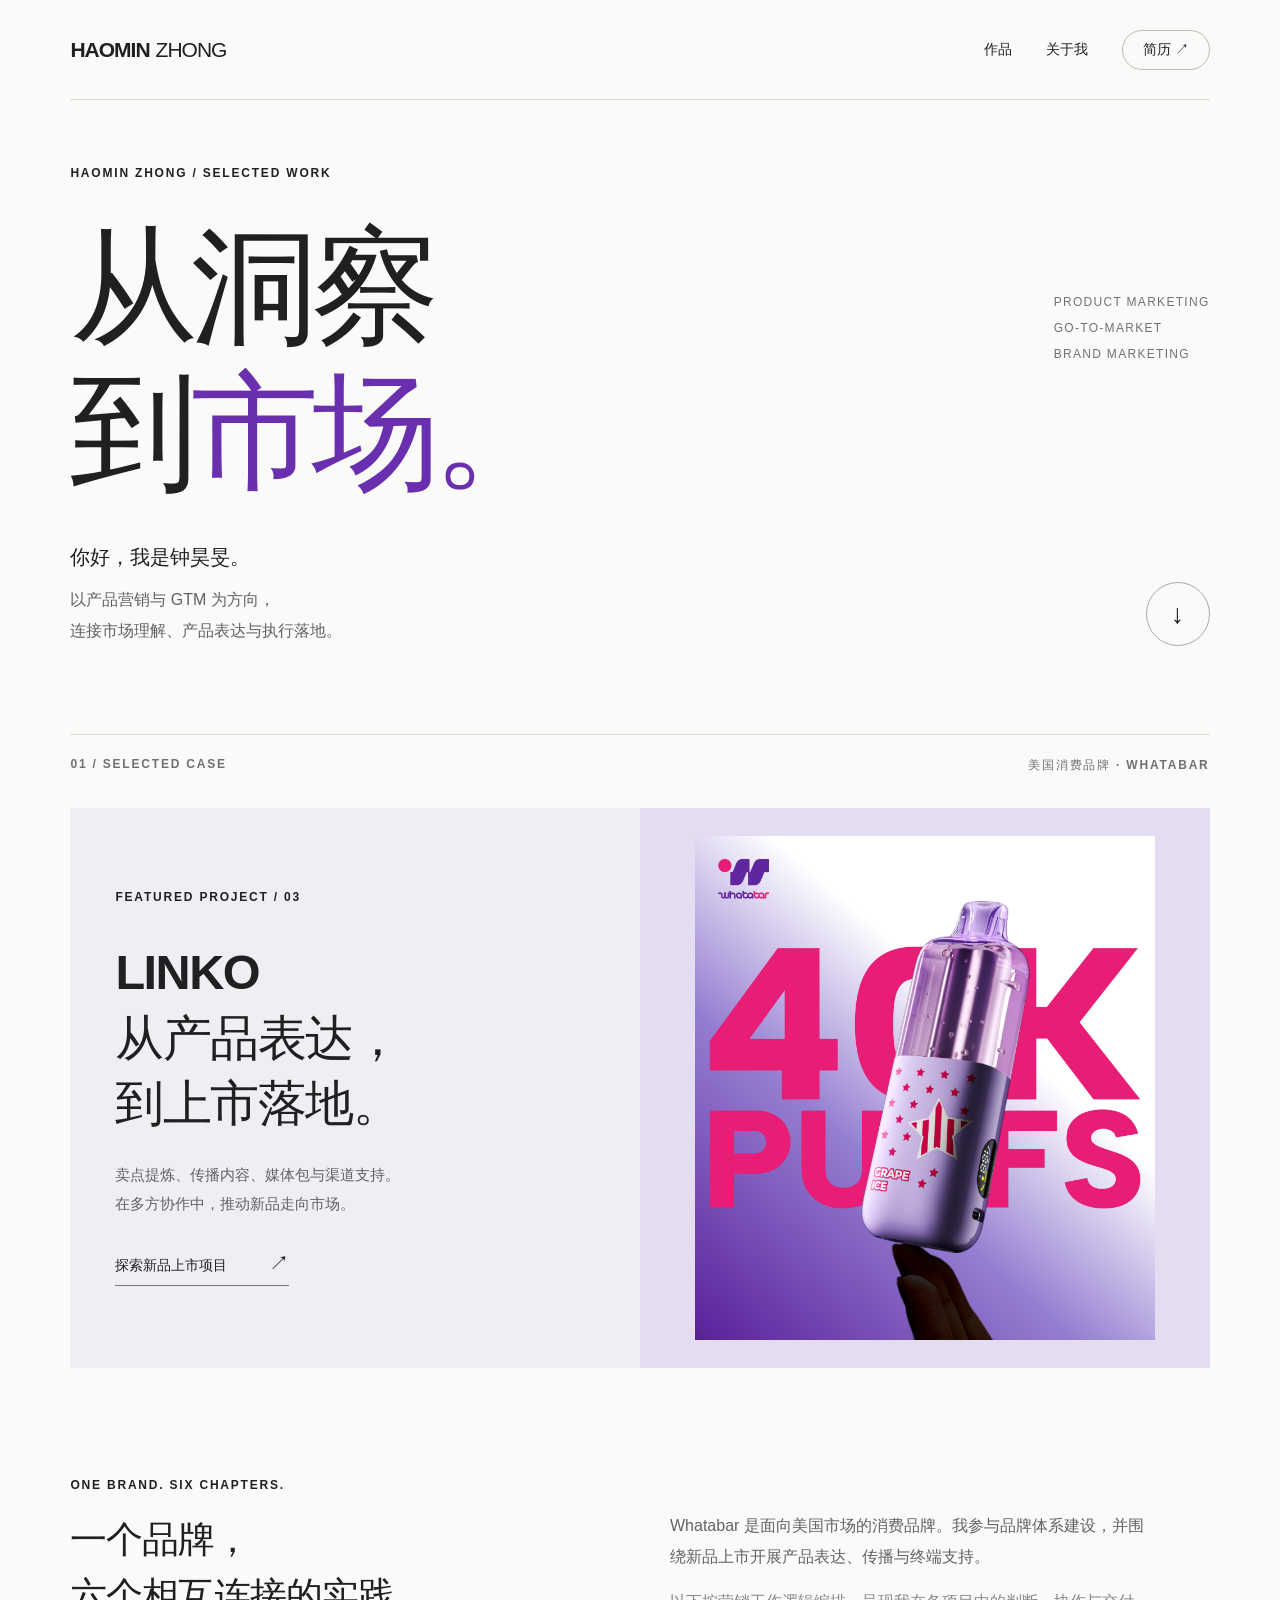
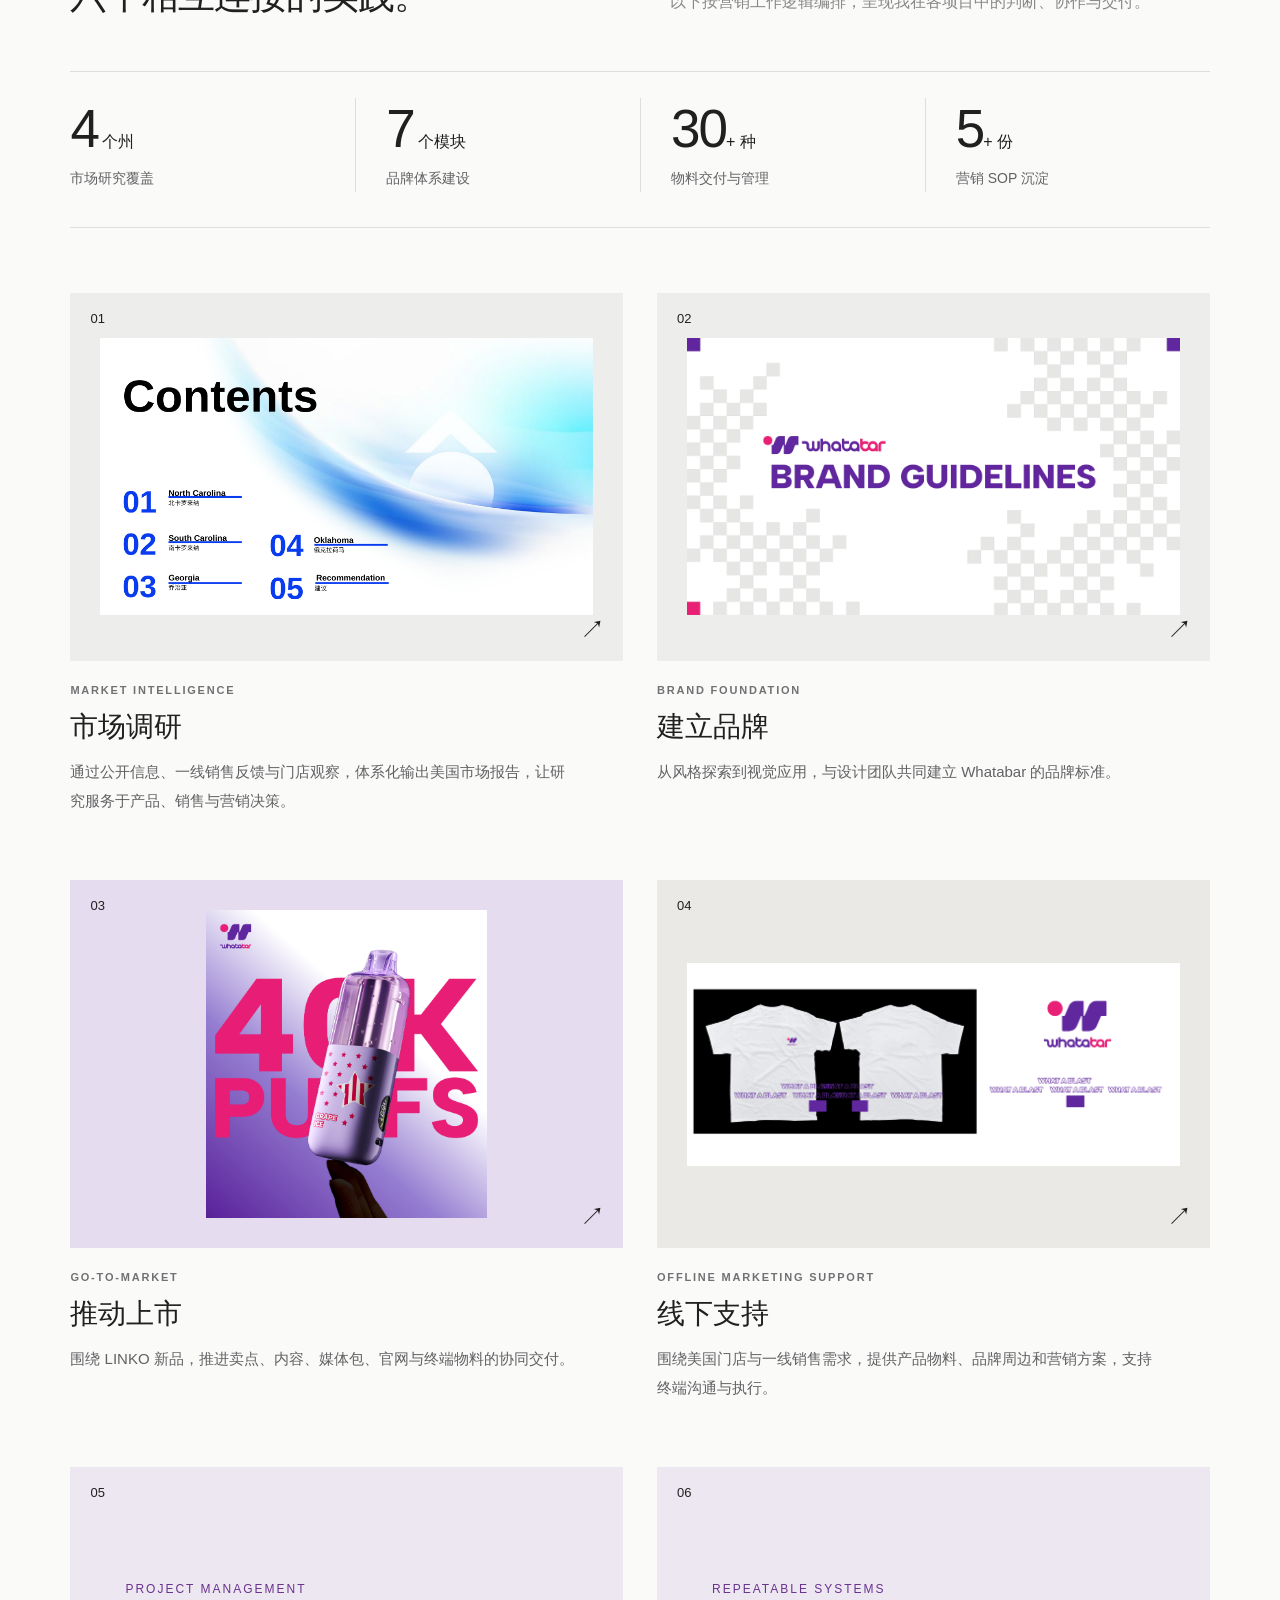
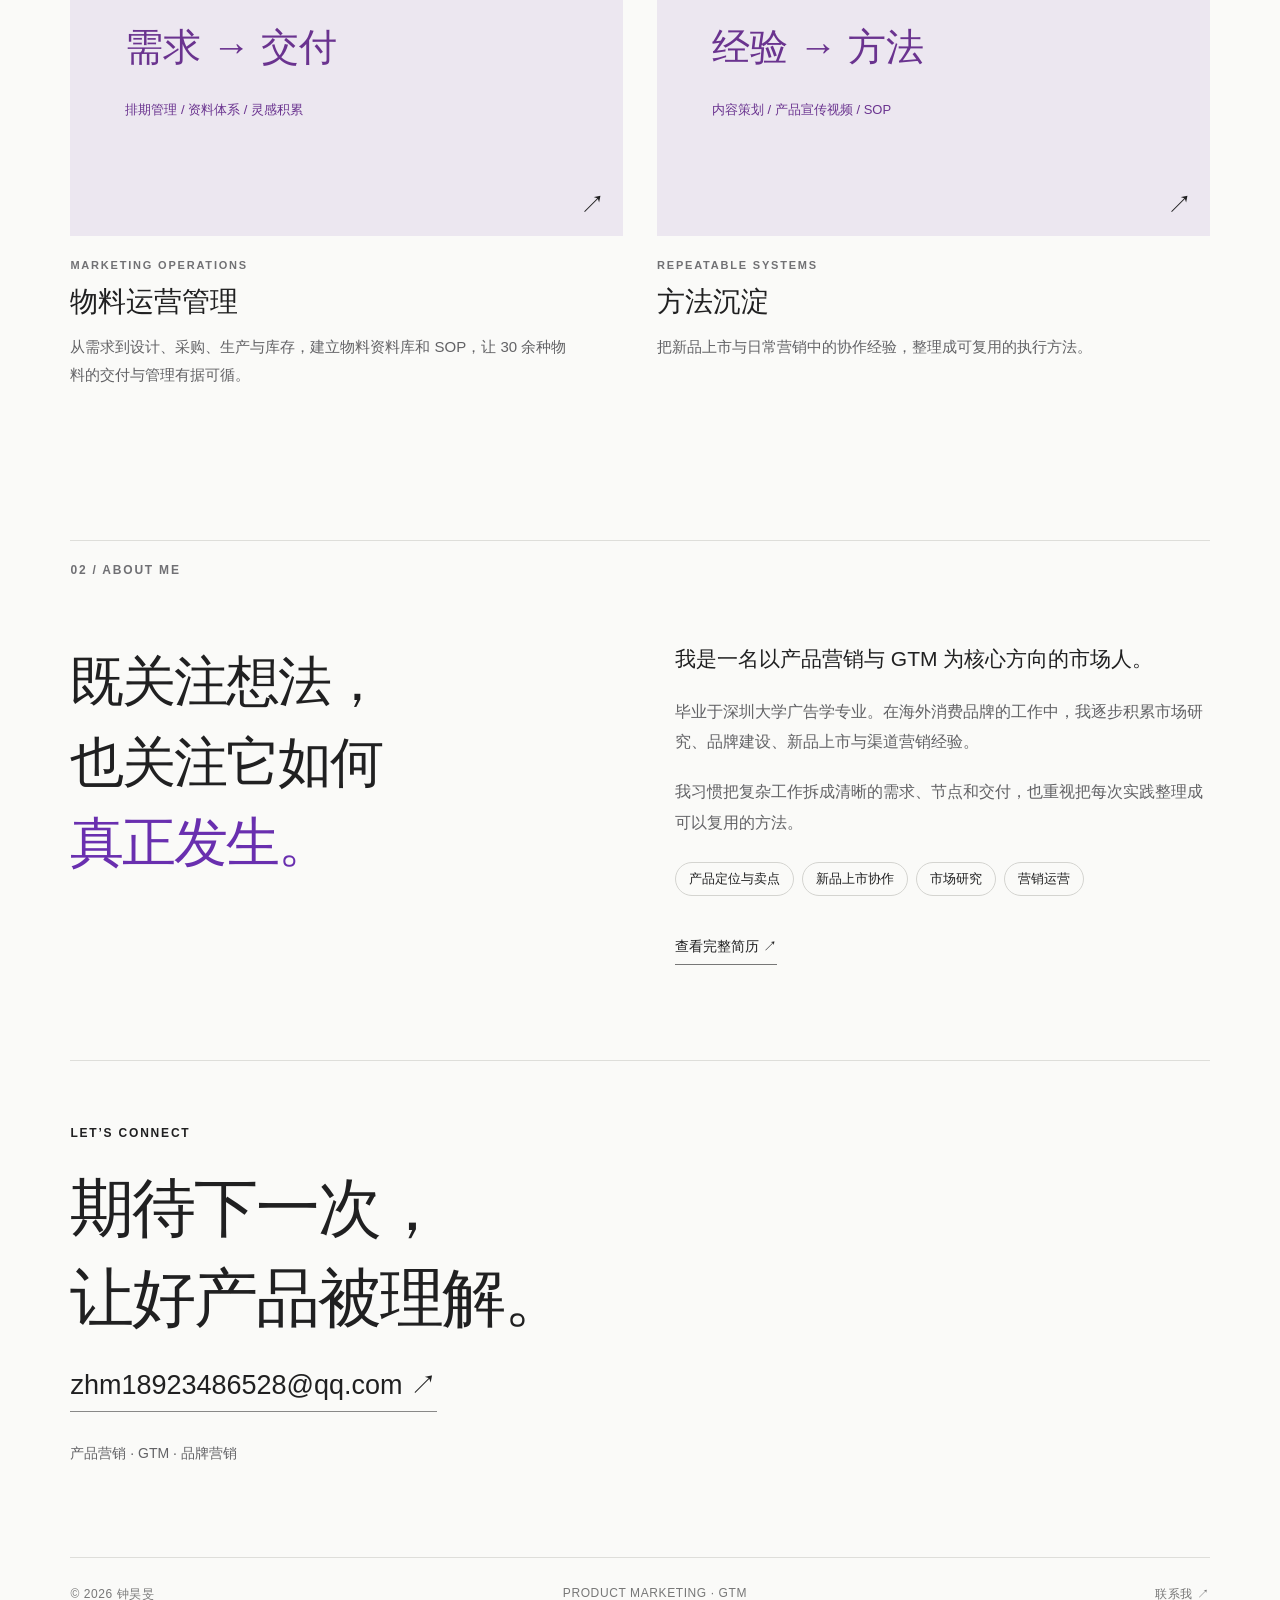
==== index.html @ c7002510 "Publish Haomin's product marketing portfolio with six case chapters" ====
<!doctype html><html lang="zh-CN"><head><meta charset="UTF-8"><meta name="viewport" content="width=device-width, initial-scale=1"><meta name="description" content="钟昊旻的产品营销与 GTM 作品集。以 Whatabar 美国消费品牌为案例，呈现市场洞察、品牌建设、新品上市与营销运营经验。"><title>产品营销作品集 · 钟昊旻</title><link rel="stylesheet" href="/style.css"><link rel="icon" href="data:image/svg+xml,%3Csvg xmlns=%27http://www.w3.org/2000/svg%27 viewBox=%270 0 64 64%27%3E%3Crect width=%2764%27 height=%2764%27 rx=%2716%27 fill=%27%23622baa%27/%3E%3Ctext x=%2713%27 y=%2747%27 font-size=%2743%27 fill=%27white%27%3EH%3C/text%3E%3C/svg%3E"></head><body><header><a class="wordmark" href="/">HAOMIN<span>ZHONG</span></a><nav aria-label="主导航"><a href="/#work">作品</a><a href="/#about">关于我</a><a class="nav-resume" href="/assets/resume.pdf" target="_blank" rel="noopener">简历 ↗</a></nav></header><main><section class="hero wrap"><div class="eyebrow">HAOMIN ZHONG / SELECTED WORK</div><h1>从洞察<br>到<span class="purple">市场。</span></h1><div class="hero-bottom"><div><p class="intro-name">你好，我是钟昊旻。</p><p>以产品营销与 GTM 为方向，<br>连接市场理解、产品表达与执行落地。</p></div><a class="circle-link" href="#work" aria-label="查看作品">↓</a></div><div class="hero-side"><span>PRODUCT MARKETING</span><span>GO-TO-MARKET</span><span>BRAND MARKETING</span></div></section>
<section class="wrap work" id="work"><div class="section-label"><span>01 / SELECTED CASE</span><span>美国消费品牌 · WHAT﻿ABAR</span></div><a class="featured" href="/launch/"><div class="featured-copy"><div class="eyebrow">FEATURED PROJECT / 03</div><h2>LINKO<br>从产品表达，<br>到上市落地。</h2><p>卖点提炼、传播内容、媒体包与渠道支持。<br>在多方协作中，推动新品走向市场。</p><span class="text-link">探索新品上市项目 <b>↗</b></span></div><div class="featured-image"><span class="poster-crop"><img src="/assets/linko-main.png" alt="LINKO 产品上市主视觉，展示紫色产品及原始卖点设计" fetchpriority="high"></span></div></a>
<div class="case-intro"><div><div class="eyebrow">ONE BRAND. SIX CHAPTERS.</div><h2>一个品牌，<br>六个相互连接的实践。</h2></div><div><p>Whatabar 是面向美国市场的消费品牌。我参与品牌体系建设，并围绕新品上市开展产品表达、传播与终端支持。</p><p class="muted">以下按营销工作逻辑编排，呈现我在各项目中的判断、协作与交付。</p></div></div>
<div class="metrics"><div><strong>4<span> 个州</span></strong><p>市场研究覆盖</p></div><div><strong>7<span> 个模块</span></strong><p>品牌体系建设</p></div><div><strong>30<span>+ 种</span></strong><p>物料交付与管理</p></div><div><strong>5<span>+ 份</span></strong><p>营销 SOP 沉淀</p></div></div><div class="chapter-grid"><a class="chapter-card" href="/research/"><div class="card-image research"><img loading="lazy" src="/assets/research-0.png" alt="美国市场研究项目素材"><span class="card-number">01</span><span class="card-arrow">↗</span></div><div class="card-meta">MARKET INTELLIGENCE</div><h3>市场调研</h3><p>通过公开信息、一线销售反馈与门店观察，体系化输出美国市场报告，让研究服务于产品、销售与营销决策。</p></a><a class="chapter-card" href="/brand/"><div class="card-image brand"><img loading="lazy" src="/assets/brand-0.png" alt="品牌体系 / VI项目素材"><span class="card-number">02</span><span class="card-arrow">↗</span></div><div class="card-meta">BRAND FOUNDATION</div><h3>建立品牌</h3><p>从风格探索到视觉应用，与设计团队共同建立 Whatabar 的品牌标准。</p></a><a class="chapter-card" href="/launch/"><div class="card-image launch"><span class="poster-crop"><img loading="lazy" src="/assets/linko-main.png" alt="LINKO 新品上市项目素材"></span><span class="card-number">03</span><span class="card-arrow">↗</span></div><div class="card-meta">GO-TO-MARKET</div><h3>推动上市</h3><p>围绕 LINKO 新品，推进卖点、内容、媒体包、官网与终端物料的协同交付。</p></a><a class="chapter-card" href="/channel/"><div class="card-image channel"><img loading="lazy" src="/assets/shirt-front.png" alt="门店物料 / 营销方案项目素材"><span class="card-number">04</span><span class="card-arrow">↗</span></div><div class="card-meta">OFFLINE MARKETING SUPPORT</div><h3>线下支持</h3><p>围绕美国门店与一线销售需求，提供产品物料、品牌周边和营销方案，支持终端沟通与执行。</p></a><a class="chapter-card" href="/delivery/"><div class="card-image delivery"><div class="mini-system"><span>PROJECT MANAGEMENT</span><strong>需求 → 交付</strong><em>排期管理 / 资料体系 / 灵感积累</em></div><span class="card-number">05</span><span class="card-arrow">↗</span></div><div class="card-meta">MARKETING OPERATIONS</div><h3>物料运营管理</h3><p>从需求到设计、采购、生产与库存，建立物料资料库和 SOP，让 30 余种物料的交付与管理有据可循。</p></a><a class="chapter-card" href="/systems/"><div class="card-image systems"><div class="mini-system"><span>REPEATABLE SYSTEMS</span><strong>经验 → 方法</strong><em>内容策划 / 产品宣传视频 / SOP</em></div><span class="card-number">06</span><span class="card-arrow">↗</span></div><div class="card-meta">REPEATABLE SYSTEMS</div><h3>方法沉淀</h3><p>把新品上市与日常营销中的协作经验，整理成可复用的执行方法。</p></a></div></section><section class="about wrap" id="about"><div class="section-label">02 / ABOUT ME</div><div class="about-grid"><h2>既关注想法，<br>也关注它如何<br><span class="purple">真正发生。</span></h2><div><p class="large-copy">我是一名以产品营销与 GTM 为核心方向的市场人。</p><p>毕业于深圳大学广告学专业。在海外消费品牌的工作中，我逐步积累市场研究、品牌建设、新品上市与渠道营销经验。</p><p>我习惯把复杂工作拆成清晰的需求、节点和交付，也重视把每次实践整理成可以复用的方法。</p><div class="skills"><span>产品定位与卖点</span><span>新品上市协作</span><span>市场研究</span><span>营销运营</span></div><a class="text-link" href="/assets/resume.pdf" target="_blank" rel="noopener">查看完整简历 ↗</a></div></div></section><section class="contact wrap"><div class="eyebrow">LET’S CONNECT</div><h2>期待下一次，<br>让好产品被理解。</h2><a href="mailto:zhm18923486528@qq.com">zhm18923486528@qq.com ↗</a><p>产品营销 · GTM · 品牌营销</p></section></main><footer><span>© 2026 钟昊旻</span><span>PRODUCT MARKETING · GTM</span><a href="mailto:zhm18923486528@qq.com">联系我 ↗</a></footer><dialog id="image-viewer" aria-label="作品图片预览"><button type="button" class="viewer-close" aria-label="关闭图片">关闭 ×</button><div class="viewer-stage"></div><p class="viewer-caption"></p></dialog><script src="/script.js"></script></body></html>
---- style.css ----
:root{--ink:#202021;--muted:#717174;--purple:#692faf;--paper:#fafaf8;--line:#dededa}*{box-sizing:border-box}html{scroll-behavior:smooth;scroll-padding-top:110px}body{margin:0;background:var(--paper);color:var(--ink);font-family:Inter,"Helvetica Neue","PingFang SC","Microsoft YaHei",Arial,sans-serif;-webkit-font-smoothing:antialiased}a{color:inherit;text-decoration:none}a:focus-visible,video:focus-visible{outline:3px solid var(--purple);outline-offset:6px}img{display:block;max-width:100%;height:auto}p{font-size:16px;line-height:1.9;color:#626265}h1,h2,h3,p,figure{margin:0}header{height:100px;margin:0 5.5%;display:flex;align-items:center;justify-content:space-between;border-bottom:1px solid var(--line)}.wordmark{font-size:21px;font-weight:750;letter-spacing:-1px}.wordmark span{font-weight:400;margin-left:6px}nav{display:flex;gap:34px;font-size:14px;align-items:center}.nav-resume{border:1px solid #bcbcb9;border-radius:50px;padding:10px 20px}.wrap{width:89%;max-width:1320px;margin-left:auto;margin-right:auto}.eyebrow,.section-label,.card-meta{font-size:12px;letter-spacing:1.8px;font-weight:550}.hero{position:relative;padding-top:66px;padding-bottom:62px}.hero h1{font-size:clamp(80px,10vw,150px);font-weight:550;line-height:1.13;letter-spacing:-7px;margin-top:35px}.purple{color:var(--purple)}.hero-bottom{display:flex;align-items:flex-end;justify-content:space-between;margin-top:34px}.intro-name{font-size:20px;color:var(--ink);margin-bottom:9px}.hero-bottom p:not(.intro-name){font-size:16px}.hero-side{position:absolute;right:0;top:195px;display:flex;flex-direction:column;gap:12px;font-size:12px;letter-spacing:1.3px;color:var(--muted)}.circle-link{border:1px solid #aaa;border-radius:50%;width:64px;height:64px;display:grid;place-items:center;font-size:27px;transition:background .2s}.circle-link:hover{background:#e7dff0}.section-label{display:flex;justify-content:space-between;border-top:1px solid var(--line);padding-top:22px;margin-bottom:34px;color:#707074}.work{padding-top:26px}.featured{display:grid;grid-template-columns:1fr 1fr;background:#f0eef3;overflow:hidden;min-height:540px}.featured-copy{padding:55px 45px;display:flex;flex-direction:column;justify-content:center}.featured h2{font-size:clamp(32px,3.8vw,53px);font-weight:550;letter-spacing:-1.5px;line-height:1.35;margin:36px 0 24px}.featured p{font-size:15px;line-height:1.9}.text-link{display:inline-block;font-size:14px;margin-top:32px;border-bottom:1px solid #777;padding-bottom:8px;align-self:flex-start}.text-link b{font-size:20px;margin-left:38px;font-weight:400}.featured-image{background:#e4dcf0;display:flex;justify-content:center;padding:28px}.featured-image img{height:540px;width:auto;object-fit:contain;transition:transform .5s}.featured:hover img{transform:scale(1.025)}.case-intro{display:grid;grid-template-columns:1fr 1fr;gap:60px;padding:110px 0 48px}.case-intro h2{font-size:37px;font-weight:500;line-height:1.5;margin-top:20px;letter-spacing:-1px}.case-intro>div:last-child{padding-top:33px;max-width:480px}.muted{margin-top:15px;color:#888}.metrics{display:grid;grid-template-columns:repeat(3,1fr);padding:26px 0 35px;border-top:1px solid var(--line);border-bottom:1px solid var(--line);margin-bottom:65px}.metrics>div{padding-left:30px;border-left:1px solid var(--line)}.metrics>div:first-child{padding-left:0;border:0}.metrics strong{font-size:53px;font-weight:450;letter-spacing:-2px}.metrics strong span{font-size:16px;letter-spacing:0}.metrics p{font-size:14px;margin-top:6px}.chapter-grid{display:grid;grid-template-columns:1fr 1fr;gap:65px 34px}.card-image{position:relative;background:#ededeb;aspect-ratio:1.5;overflow:hidden;display:grid;place-items:center;padding:30px}.card-image img{width:100%;height:100%;object-fit:contain;transition:transform .4s}.card-image.launch{background:#e6dcef}.card-image.launch img{width:auto;max-height:285px}.card-image.channel,.card-image.delivery{background:#eae9e6}.card-number{position:absolute;top:18px;left:20px;font-size:13px}.card-arrow{position:absolute;right:18px;bottom:15px;font-size:25px}.chapter-card:hover .card-image img{transform:scale(1.035)}.card-meta{color:var(--muted);font-size:11px;margin:23px 0 12px}.chapter-card h3{font-size:28px;font-weight:500}.chapter-card p{font-size:15px;margin-top:12px;max-width:92%}.about{padding-top:120px;margin-top:30px}.about-grid{display:grid;grid-template-columns:1fr 1fr;gap:70px;padding:30px 0 95px}.about h2{font-size:clamp(34px,4.2vw,57px);line-height:1.5;font-weight:500;letter-spacing:-2px}.about p{margin-bottom:20px}.about .large-copy{font-size:21px;line-height:1.7;color:var(--ink)}.skills{display:flex;flex-wrap:wrap;gap:8px;margin:24px 0 10px}.skills span{font-size:13px;border:1px solid #d4d4d0;padding:7px 13px;border-radius:30px}.contact{padding:65px 0 90px;border-top:1px solid var(--line)}.contact h2{font-size:clamp(36px,5vw,66px);line-height:1.4;font-weight:500;letter-spacing:-2px;margin:24px 0}.contact>a{font-size:clamp(16px,2.2vw,27px);border-bottom:1px solid #888;padding-bottom:8px;display:inline-block;overflow-wrap:anywhere}.contact p{margin-top:28px;font-size:14px}footer{margin:0 5.5%;border-top:1px solid var(--line);padding:28px 0;display:flex;justify-content:space-between;font-size:12px;letter-spacing:.6px;color:#777}.detail-head{padding-top:32px}.back{font-size:14px;color:#747477;display:inline-block;margin-bottom:60px}.detail-head h1{font-size:clamp(37px,5.4vw,74px);line-height:1.35;font-weight:500;letter-spacing:-2px;margin:25px 0}.detail-lead{max-width:730px;font-size:19px}.project-facts{display:grid;grid-template-columns:1fr 1.8fr 1.2fr;gap:36px;margin:50px 0 38px;border-top:1px solid var(--line);padding-top:23px}.project-facts span{font-size:12px;color:#888}.project-facts p{font-size:14px;color:#333;margin-top:9px}.chapter-nav{position:sticky;top:0;z-index:5;display:flex;justify-content:center;gap:30px;background:rgba(250,250,248,.97);border-top:1px solid var(--line);border-bottom:1px solid var(--line);padding:20px;font-size:14px;overflow-x:auto}.chapter-nav a{white-space:nowrap}.chapter-nav a[aria-current]{color:var(--purple);font-weight:600}.showcase{margin-top:45px;background:#efefec;padding:38px}.showcase>img{max-height:650px;object-fit:contain;width:100%}.showcase.channel-show>img,.showcase.delivery-show>img{max-height:420px}.showcase figcaption,figcaption,.caption{font-size:12px;color:#777;margin-top:15px;line-height:1.7}.launch-show{display:grid;grid-template-columns:1fr 1fr;gap:35px;background:#eee8f3}.launch-show img,.launch-show video{width:100%;height:590px;object-fit:contain}.launch-show video{background:#1d1725}.story{display:grid;grid-template-columns:1fr 2fr;gap:70px;padding-top:80px}.story-label{font-size:12px;letter-spacing:1px;line-height:2;color:#747477}.story-label span{letter-spacing:0}.story h2{font-size:30px;line-height:1.5;font-weight:500;margin-bottom:22px}.story p{max-width:800px}.step{display:flex;gap:25px;padding:0 0 30px;margin-bottom:30px;border-bottom:1px solid var(--line)}.step>span{color:var(--purple);font-size:14px;padding-top:8px}.step h3{font-weight:500;font-size:23px;margin-bottom:13px}.phase-grid{display:grid;grid-template-columns:repeat(3,1fr);gap:25px;margin-top:35px}.phase-grid article{background:#efedf2;padding:28px}.phase-grid span{font-size:12px;color:var(--purple)}.phase-grid h3{font-size:21px;font-weight:500;margin:24px 0 15px}.phase-grid p{font-size:15px}.gallery-section{padding-top:70px}.gallery{display:grid;grid-template-columns:1fr 1fr;gap:22px;align-items:start}.gallery a{padding:20px;background:#efefec}.gallery img{width:100%;object-fit:contain;max-height:520px}.gallery.portrait{grid-template-columns:repeat(3,1fr)}.gallery.portrait a{padding:0;background:transparent}.reflection{padding:42px;margin-top:70px;background:#eeedf0}.reflection p{font-size:22px;line-height:1.9;color:#45404a;margin-top:22px;max-width:950px}.next-chapter{display:block;padding:65px 0 75px}.next-chapter span{font-size:13px;color:#777}.next-chapter h2{font-size:42px;font-weight:500;margin-top:15px}.table-wrap{overflow:auto}table{width:100%;border-collapse:collapse;font-size:14px;line-height:1.8;min-width:560px}th,td{text-align:left;padding:20px;border-bottom:1px solid var(--line)}th{background:#efedf2;font-weight:500}@media(min-width:1600px){.hero h1{font-size:150px}}@media(max-width:800px){header{height:80px}.wordmark{font-size:17px}nav{gap:18px;font-size:13px}.nav-resume{padding:7px 13px}.hero{padding-top:45px}.hero h1{font-size:90px;letter-spacing:-5px}.hero-side{position:static;flex-direction:row;flex-wrap:wrap;font-size:10px;margin-top:30px;gap:15px}.featured-copy{padding:32px 25px}.featured{min-height:0}.featured h2{font-size:32px;margin-top:24px}.featured-image{padding:20px 10px}.featured-image img{height:410px}.featured p{font-size:14px}.case-intro{gap:30px;padding-top:75px}.case-intro h2{font-size:29px}.chapter-grid{gap:45px 22px}.card-image{padding:20px;aspect-ratio:1.25}.card-image.launch img{max-height:220px}.about-grid{gap:35px}.chapter-nav{justify-content:flex-start;gap:25px;padding:17px 5.5%}.project-facts{gap:20px;grid-template-columns:1fr 1.5fr}.project-facts>div:last-child{grid-column:1/-1}.launch-show img,.launch-show video{height:400px}.story{gap:30px;grid-template-columns:1fr 3fr}.phase-grid{gap:12px}.phase-grid article{padding:20px}.phase-grid h3{font-size:18px}footer>span:nth-child(2){display:none}}
@media(max-width:540px){header{margin:0 6%}.wrap{width:88%}.wordmark span{display:block;margin:0;font-size:12px;letter-spacing:1px}.hero{padding-top:36px;padding-bottom:32px}.hero h1{font-size:76px;margin-top:28px;letter-spacing:-4px}.hero-bottom{margin-top:25px}.hero-side{font-size:10px;letter-spacing:.4px}.eyebrow,.section-label{font-size:10px;letter-spacing:1px}.section-label{gap:15px}.section-label>span:last-child{max-width:140px;text-align:right}.intro-name{font-size:18px}.hero-bottom p:not(.intro-name){font-size:14px}.circle-link{width:46px;height:46px}.featured{grid-template-columns:1fr}.featured-copy{padding:30px}.featured h2{font-size:36px;margin:23px 0 16px}.featured-image{padding:25px}.featured-image img{height:auto;max-height:470px;max-width:100%}.case-intro{grid-template-columns:1fr;gap:22px;padding:65px 0 32px}.case-intro>div:last-child{padding:0}.case-intro h2{font-size:30px}.metrics{padding-top:23px;margin-bottom:38px}.metrics strong{font-size:37px}.metrics strong span{font-size:12px}.metrics>div{padding-left:15px}.metrics p{font-size:11px}.chapter-grid{grid-template-columns:1fr;gap:36px}.card-image{aspect-ratio:1.5}.card-image.launch img{max-height:245px}.card-meta{margin-top:18px}.chapter-card h3{font-size:26px}.about{padding-top:70px}.about-grid{grid-template-columns:1fr;gap:30px;padding:10px 0 55px}.about h2{font-size:39px;line-height:1.4}.contact{padding:42px 0 60px}.contact h2{font-size:36px;letter-spacing:-1px}.contact>a{font-size:16px}footer{font-size:11px}.back{margin-bottom:35px}.detail-head h1{font-size:40px}.detail-lead{font-size:17px}.project-facts{grid-template-columns:1fr;gap:20px;margin-top:30px}.project-facts>div:last-child{grid-column:auto}.chapter-nav{font-size:13px}.showcase{padding:16px;margin-top:25px}.launch-show{gap:18px}.launch-show img,.launch-show video{height:auto;max-height:360px}.story{grid-template-columns:1fr;gap:20px;padding-top:48px}.story-label br{display:none}.story-label span{margin-left:15px}.story h2{font-size:26px}.step{gap:16px}.step h3{font-size:22px}.phase-grid{grid-template-columns:1fr}.phase-grid h3{font-size:21px;margin-top:15px}.gallery,.gallery.portrait{grid-template-columns:1fr 1fr;gap:12px}.gallery a{padding:10px}.gallery-section{padding-top:45px}.reflection{padding:25px;margin-top:45px}.reflection p{font-size:18px}.next-chapter h2{font-size:34px}.next-chapter{padding:45px 0}}
@media(prefers-reduced-motion:reduce){html{scroll-behavior:auto}*{transition:none!important}}
/* Revision 2: deeper project evidence, consistent image treatments. */
.metrics{grid-template-columns:repeat(4,1fr)}
.challenge-list{margin:0;padding-left:22px;color:#626265;font-size:16px;line-height:1.9}.challenge-list li{padding-left:5px;margin-bottom:15px}.challenge-list li::marker{color:var(--purple)}
.gallery.triple,.gallery.portrait{grid-template-columns:repeat(3,minmax(0,1fr));gap:28px 22px}.output-item{min-width:0}.gallery .output-item>a{display:grid;place-items:center;padding:16px;background:#efefec;aspect-ratio:1.55}.gallery .output-item img{width:100%;height:100%;max-height:none;object-fit:contain}.gallery .output-item figcaption{margin-top:12px;font-size:12px;line-height:1.6;letter-spacing:.1px}.gallery.portrait .output-item>a{padding:0;aspect-ratio:1638/1795;background:#eee9f4}.gallery.portrait .output-item>a>img{height:100%;object-fit:contain}.gallery.portrait .output-item:last-child>a{padding:20px}.gallery.portrait .output-item:last-child img{height:auto}.output-item a:hover{outline:1px solid #a286be;outline-offset:3px}
.poster-crop{display:block;position:relative;overflow:hidden;aspect-ratio:1638/1795;width:100%;min-width:0;line-height:0}.poster-crop>img{position:absolute!important;inset:0 auto auto 0!important;width:100%!important;height:auto!important;max-height:none!important;object-fit:initial!important;transform:none!important}.featured-image .poster-crop{max-width:460px;align-self:center}.featured-image{padding:28px;align-items:center}.card-image.launch>.poster-crop{height:100%;width:auto;aspect-ratio:1638/1795;max-width:100%}.launch-show>div{display:flex;align-items:center;justify-content:center}.launch-show .poster-crop{width:min(100%,430px)}.launch-show figure{min-width:0}.launch-show video{height:560px}.phase-grid ul{margin:0;padding-left:18px;color:#626265;font-size:15px;line-height:1.9}.phase-grid li{margin-bottom:16px}.phase-grid b{color:#49424e;font-weight:550}.phase-grid article{padding:28px 24px}.phase-grid span{font-size:11px}.web-feature{background:#eaf4f6;padding:40px;display:grid;grid-template-columns:1.4fr 1fr;align-items:center;gap:40px}.web-feature img{width:100%}.web-feature h3{font-size:27px;line-height:1.55;font-weight:500;margin:18px 0}.website-grid{display:grid;grid-template-columns:repeat(3,minmax(0,1fr));gap:22px;margin-top:25px}.website-grid figure{background:#eaf4f6;padding:18px}.website-grid img{aspect-ratio:1.5;width:100%;object-fit:contain}.website-grid figcaption{font-size:13px;margin-top:15px}.delivery-show>img{max-height:540px!important}.gallery.triple .output-item:has(img[src*="ops-"])>a,.gallery.triple .output-item:has(img[src*="sop-"])>a{aspect-ratio:.78;padding:20px}
dialog#image-viewer{border:0;padding:55px 24px 24px;background:#fafaf8;width:min(1100px,94vw);max-height:94vh;color:#202021;overflow:auto}dialog::backdrop{background:rgba(20,17,25,.82)}.viewer-close{position:sticky;float:right;top:0;z-index:3;border:1px solid #b0aab5;background:#fafaf8;color:#202021;padding:10px 18px;border-radius:24px;cursor:pointer;font:inherit;font-size:14px;margin-top:-42px}.viewer-stage{display:flex;justify-content:center;align-items:center;min-width:0}.viewer-stage>img{max-height:75vh;max-width:100%;object-fit:contain}.viewer-stage .poster-crop{max-width:min(680px,65vh)}.viewer-caption{text-align:center;font-size:14px;margin-top:18px}
@media(max-width:800px){.metrics strong{font-size:40px}.metrics>div{padding-left:18px}.metrics p{font-size:12px}.gallery.triple,.gallery.portrait{gap:22px 14px}.phase-grid{grid-template-columns:1fr}.phase-grid article{padding:30px}.phase-grid h3{font-size:23px}.phase-grid ul{display:grid;grid-template-columns:1fr 1fr;gap:12px 35px}.phase-grid li{margin:0}.web-feature{grid-template-columns:1fr;padding:30px;gap:25px}.launch-show video{height:400px}.featured-image{padding:20px}.website-grid{gap:12px}.website-grid figure{padding:12px}.gallery.triple .output-item>a{padding:10px}}
@media(max-width:540px){.metrics{grid-template-columns:1fr 1fr;row-gap:25px}.metrics>div:nth-child(3){border-left:0;padding-left:0}.metrics strong{font-size:39px}.metrics p{font-size:13px}.gallery.triple,.gallery.portrait{grid-template-columns:1fr;gap:28px}.gallery .output-item figcaption{font-size:13px}.gallery .output-item>a{padding:15px}.gallery.portrait .output-item:last-child>a{aspect-ratio:1.3}.gallery.triple .output-item:has(img[src*="ops-"])>a,.gallery.triple .output-item:has(img[src*="sop-"])>a{aspect-ratio:.85}.phase-grid ul{display:block}.phase-grid li{margin-bottom:18px}.phase-grid article{padding:25px}.website-grid{grid-template-columns:1fr;gap:20px}.website-grid img{aspect-ratio:1.6}.website-grid figure{padding:20px}.web-feature{padding:25px}.web-feature h3{font-size:24px}.launch-show{grid-template-columns:1fr}.launch-show video{height:auto;max-height:600px}.featured-image{padding:25px}.poster-crop{max-width:100%}.card-image.launch>.poster-crop{max-height:240px}}
/* Revision 3: process-led case presentation and isolated merchandising. */
.reflection-list{list-style:none;padding:0;margin:28px 0 0;display:grid;gap:25px}.reflection-list li{border-top:1px solid #d9d3df;padding-top:22px}.reflection-list strong{font-size:20px;font-weight:550}.reflection-list p{font-size:16px!important;line-height:1.85!important;margin-top:9px!important}.launch-show{align-items:start;grid-template-columns:1fr 1fr;gap:32px}.launch-show figure{width:100%;min-width:0}.media-window{width:100%;aspect-ratio:9/16;display:flex;align-items:center;justify-content:center;background:#21172e;overflow:hidden}.launch-show .media-window video{width:100%;height:100%;max-height:none;object-fit:contain}.launch-show .media-window .poster-crop{width:100%;max-width:none}.launch-show figcaption{margin-top:12px;min-height:22px}.phase-grid ul{list-style:none;padding:0;display:block}.phase-grid li{margin:0;padding:18px 0;border-top:1px solid #d9d1e3;min-height:108px}.phase-grid li b{display:block;margin-bottom:6px}.phase-grid li{font-size:14px}.phase-grid h3{min-height:32px}.phase-grid article{padding:28px}.merch-hero{padding-top:48px}.merch-extract{width:100%;aspect-ratio:1.6;overflow:hidden;position:relative;background:white}.merch-extract img{position:absolute;width:186.18%;max-width:none;left:-71.82%;top:-40.57%;height:auto}.material-scope{display:grid;grid-template-columns:1fr 1fr 1fr;gap:35px;margin-top:32px}.material-scope h3{font-size:19px;font-weight:500;margin-bottom:12px}.material-scope p{font-size:15px}.merch-pair{display:grid;grid-template-columns:1.45fr 1fr;gap:25px}.merch-object{height:340px;background:white;display:flex;align-items:center;justify-content:center;padding:30px}.shirt-pair{display:flex;gap:14px;width:100%;align-items:center;justify-content:center}.shirt-extract{position:relative;overflow:hidden;aspect-ratio:450/410;width:48%;clip-path:polygon(0 19%,17%11%,35%0,44%1%,51%3%,59%1%,66%0,83%11%,100%19%,94%40%,84%37%,81%98%,19%100%,17%37%,5%40%)}.shirt-extract img{position:absolute;max-width:none;width:444.444%;height:auto;left:-17.778%;top:-148.78%}.shirt-extract.back img{left:-120%}.card-extract{position:relative;width:100%;max-width:330px;aspect-ratio:148/97;overflow:hidden}.card-extract img{position:absolute;width:208.108%;max-width:none;height:auto;left:-84.46%;top:-30.92%}.ops-intro{padding-top:65px}.capability-triplet{display:grid;grid-template-columns:repeat(3,1fr);gap:30px;margin-bottom:65px}.capability-triplet article{padding:32px 25px;background:#eeebf2}.capability-triplet span{font-size:11px;letter-spacing:.8px;color:var(--purple)}.capability-triplet h3{font-size:27px;font-weight:500;margin:22px 0 14px}.capability-triplet p{font-size:15px}.delivery-flow{list-style:none;padding:0;margin:0;display:grid;grid-template-columns:repeat(3,1fr);gap:0}.delivery-flow li{padding:26px;border-left:1px solid #ddd6e4;border-bottom:1px solid #ddd6e4}.delivery-flow li:nth-child(3n+1){border-left:0}.delivery-flow span{color:#8a60b7;font-size:26px;font-weight:400}.delivery-flow h3{font-size:21px;font-weight:500;margin:16px 0 10px}.delivery-flow p{font-size:15px}.delivery-flow small{display:block;margin-top:20px;color:#796d86;font-size:13px;line-height:1.6}.inspiration-strip{margin-top:40px;padding:32px;background:#f0eef3}.inspiration-strip h3{font-size:24px;font-weight:500;margin:15px 0}.inspiration-strip p{line-height:2;font-size:16px}.systems-heading{font-size:36px;font-weight:500;margin:20px 0}.systems-intro{max-width:820px}.sop-tags{display:flex;flex-wrap:wrap;gap:10px;margin:27px 0 60px}.sop-tags span{border:1px solid #ccc4d3;border-radius:25px;padding:8px 16px;font-size:13px;color:#6a547b}.sop-module{margin:0 0 65px}.sop-module-title{display:flex;gap:25px;align-items:flex-start;border-top:1px solid #cfc7d7;padding-top:25px}.sop-module-title>span{font-size:36px;color:#8b64b0}.sop-module-title h2{font-size:30px;font-weight:500;margin-bottom:13px}.sop-rows{margin-top:30px}.sop-rows article{display:grid;grid-template-columns:50px 180px 1fr;gap:24px;padding:27px 24px;border-bottom:1px solid #ddd7e4;align-items:start}.sop-rows article:nth-child(odd){background:#f0edf4}.sop-rows article>span{font-size:14px;color:var(--purple);padding-top:6px}.sop-rows h3{font-size:19px;font-weight:500;line-height:1.6}.sop-rows p{font-size:16px}.sop-rows small{display:block;font-size:13px;margin-top:12px;color:#786188;line-height:1.8}.other-sops details{border-top:1px solid #d6cfdf;padding:22px 0}.other-sops summary{font-size:20px;cursor:pointer;line-height:1.8}.other-sops summary span{float:right;font-size:13px;color:#786188}.other-sops details p{padding:15px 20px 0}.reuse-grid{display:grid;grid-template-columns:repeat(3,1fr);gap:25px;margin-top:40px}.reuse-grid>div{border-left:2px solid #9b7ab7;padding:12px 0 12px 20px}.reuse-grid h3{font-size:19px;font-weight:500;margin-bottom:12px}.reuse-grid p{font-size:15px}.mini-system{padding:25px;display:flex;flex-direction:column;gap:26px;align-items:flex-start;width:100%;color:#6a338f}.mini-system span{font-size:12px;letter-spacing:2px}.mini-system strong{font-size:clamp(24px,3vw,40px);font-weight:500;line-height:1.3}.mini-system em{font-size:13px;font-style:normal;line-height:1.8}.card-image.delivery,.card-image.systems{background:#ece7f0}
@media(max-width:800px){.capability-triplet{gap:15px}.capability-triplet article{padding:22px}.material-scope{gap:20px}.merch-object{height:280px;padding:15px}.sop-rows article{grid-template-columns:30px 130px 1fr;gap:14px}.phase-grid li{min-height:0}.delivery-flow li{padding:22px}.launch-show .media-window video{max-height:none}.phase-grid ul{display:grid;grid-template-columns:1fr 1fr;gap:0 25px}.merch-extract{aspect-ratio:1.6}}
@media(max-width:540px){.launch-show{grid-template-columns:1fr;gap:25px}.media-window{max-height:none}.phase-grid ul{display:block}.material-scope,.capability-triplet,.reuse-grid{grid-template-columns:1fr}.material-scope{gap:24px}.merch-pair{grid-template-columns:1fr}.merch-object{height:280px;padding:25px}.merch-extract{aspect-ratio:1.6}.delivery-flow{grid-template-columns:1fr 1fr}.delivery-flow li:nth-child(3n+1){border-left:1px solid #ddd6e4}.delivery-flow li:nth-child(odd){border-left:0}.delivery-flow h3{font-size:19px}.delivery-flow p{font-size:14px}.delivery-flow small{font-size:12px}.sop-rows article{grid-template-columns:28px 1fr;gap:10px}.sop-rows article>div{grid-column:2}.sop-module-title h2{font-size:26px}.systems-heading{font-size:30px}.sop-module-title{gap:18px}.inspiration-strip{padding:25px}.mini-system strong{font-size:35px}.other-sops summary{font-size:18px}.other-sops summary span{font-size:12px}}
.merch-extract{aspect-ratio:1090/710}.merch-extract img{width:187.8899%;left:-72.477%;top:-41.55%}
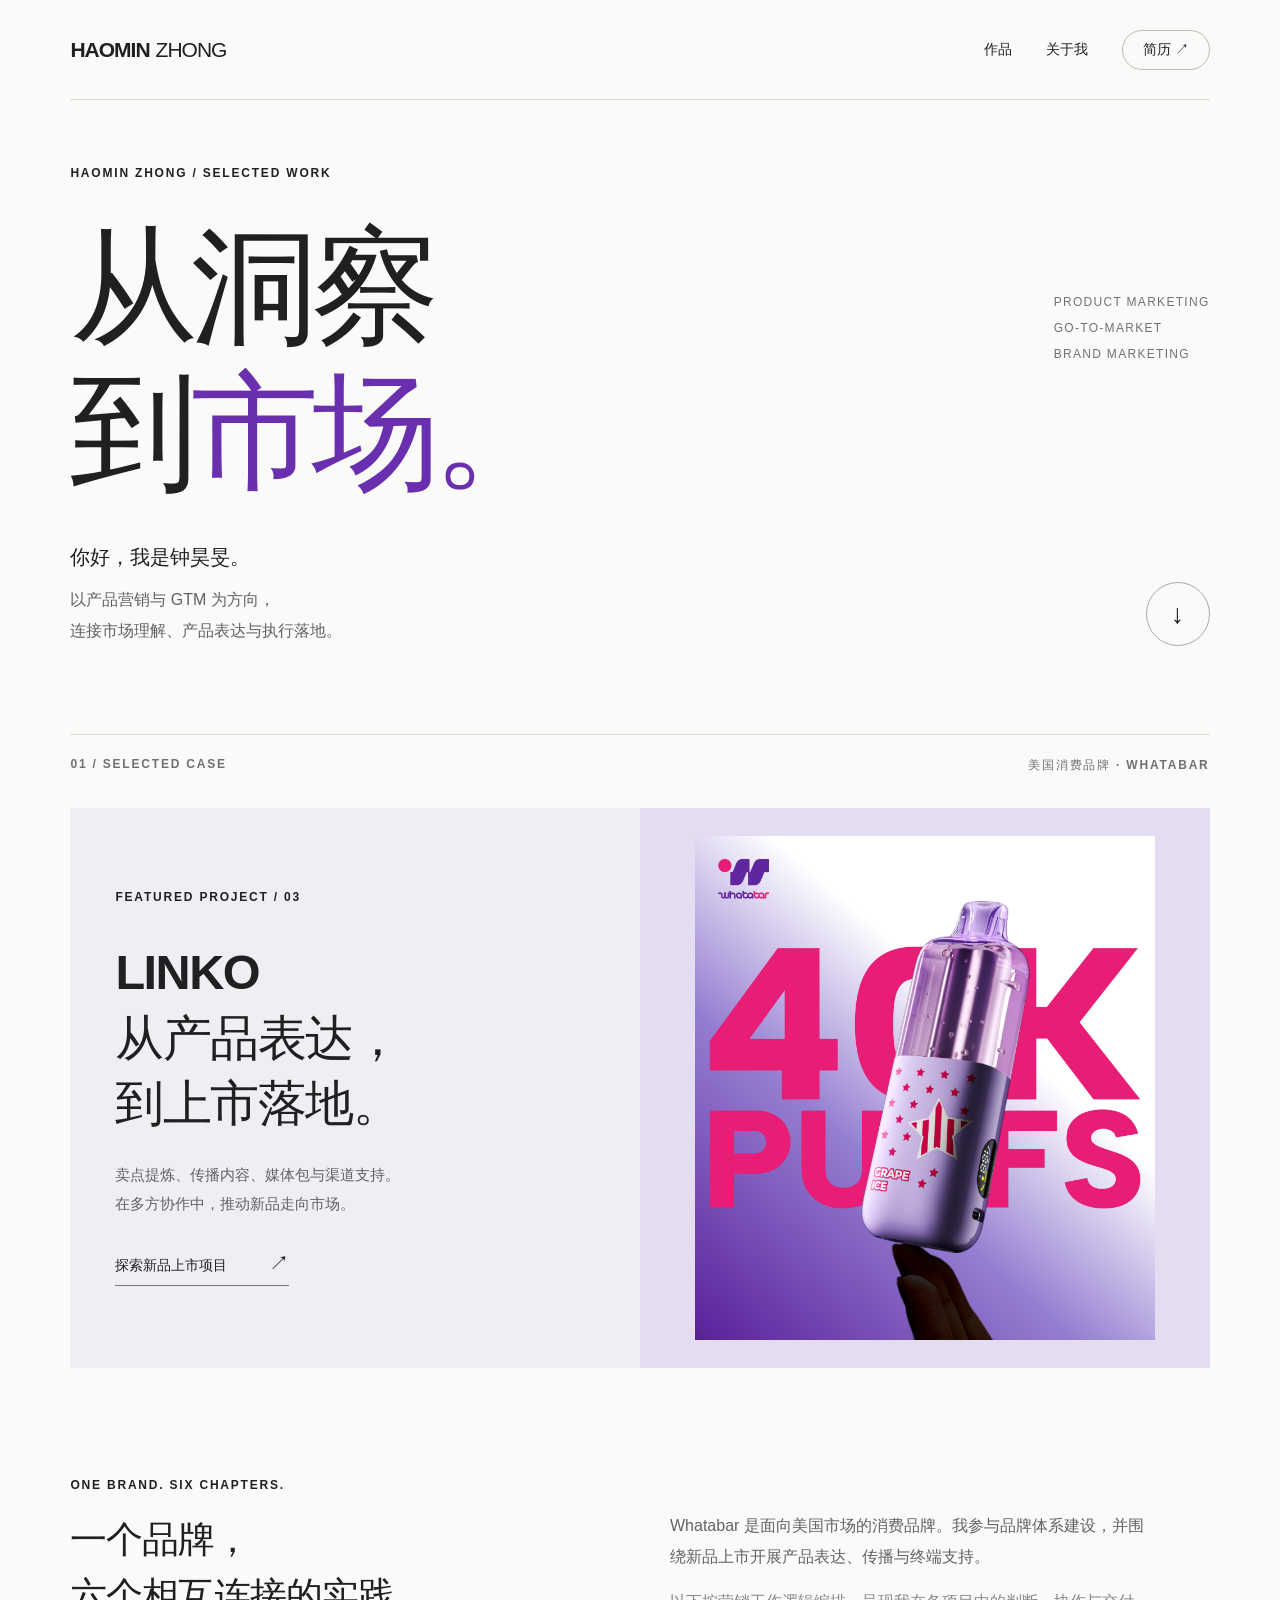
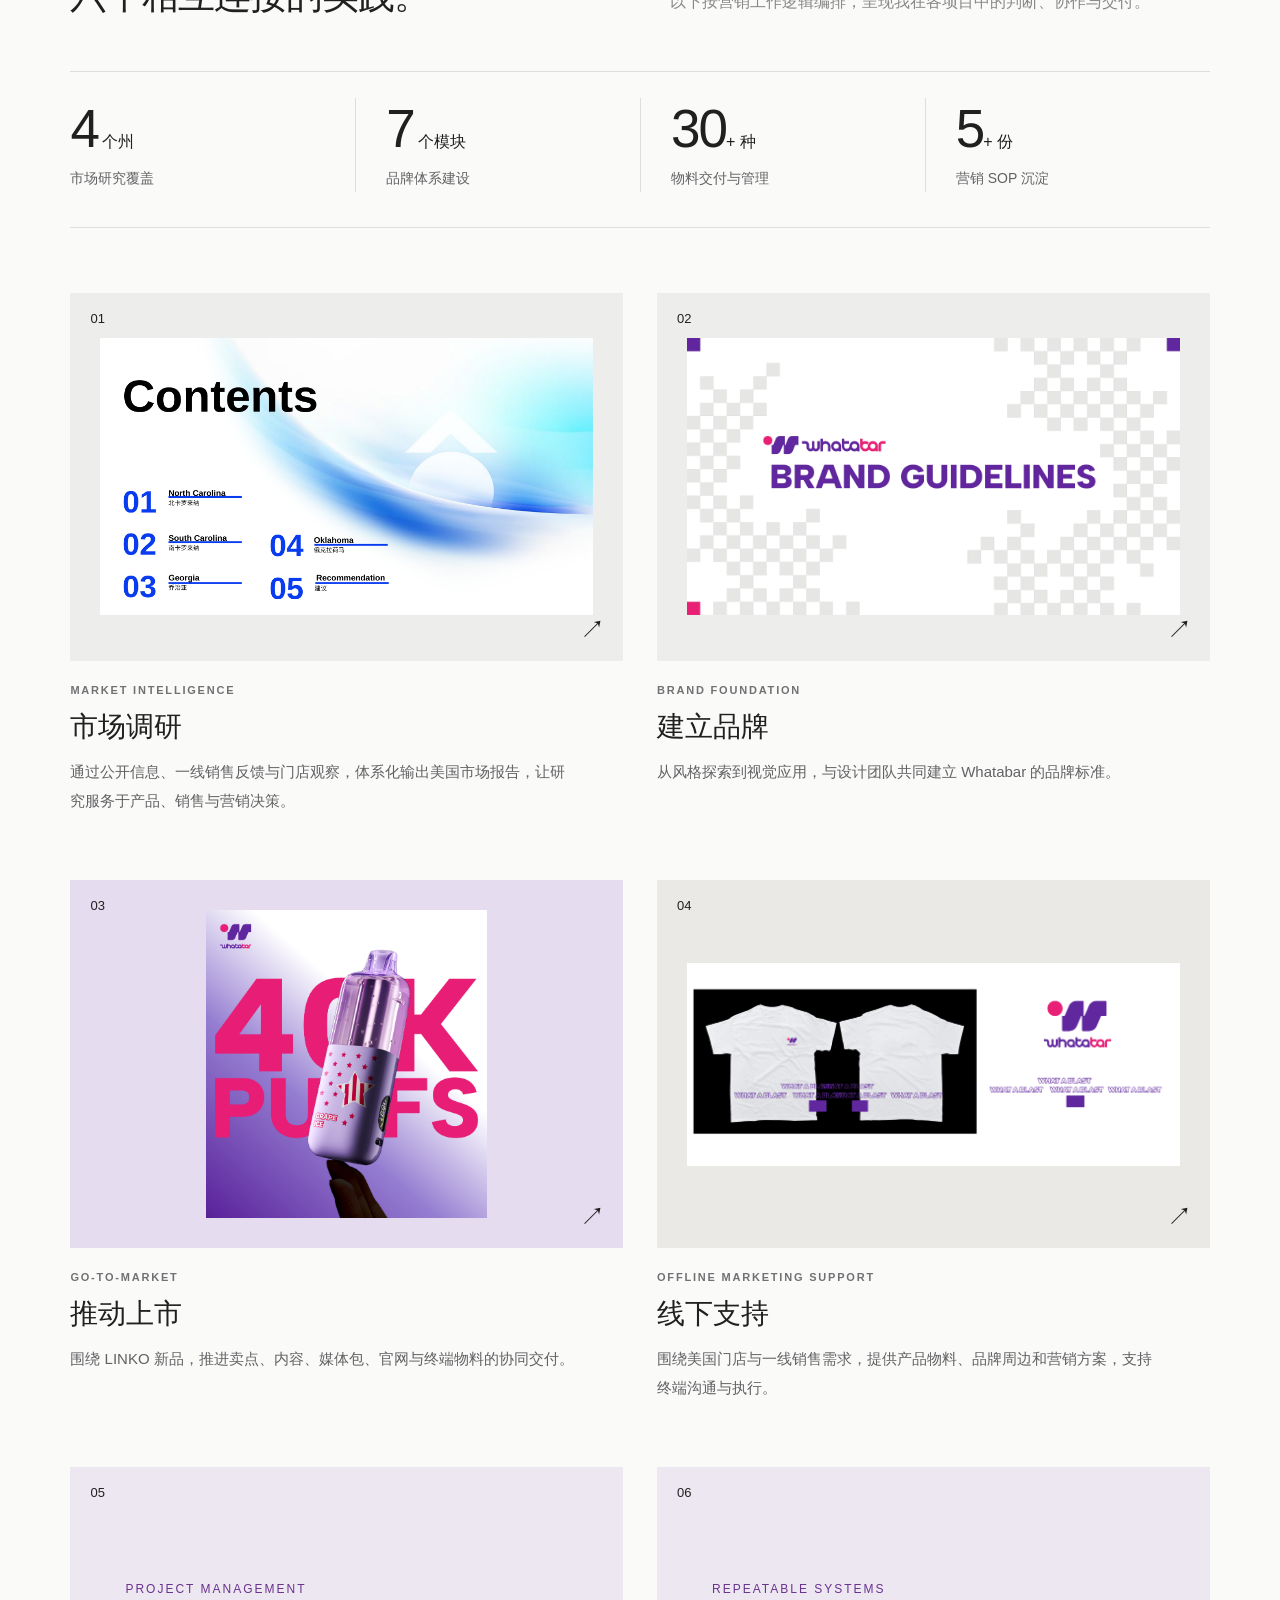
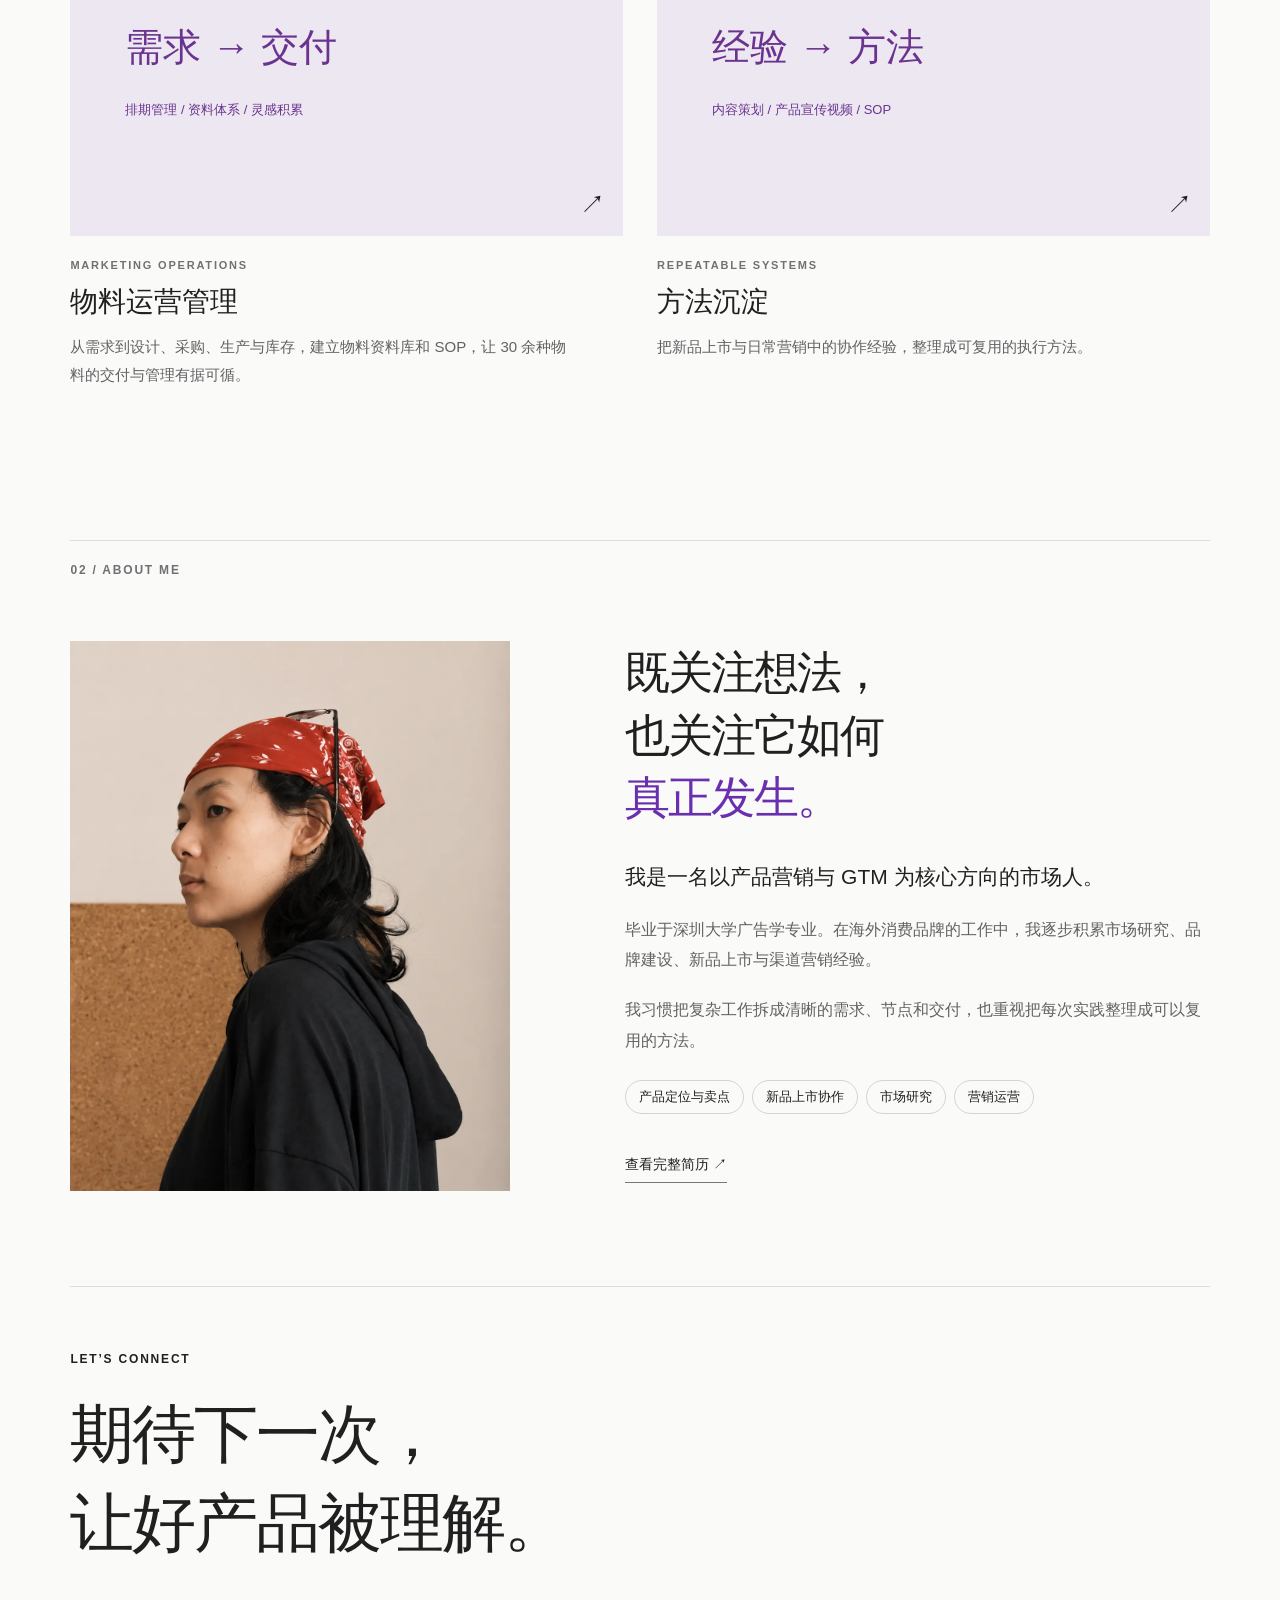
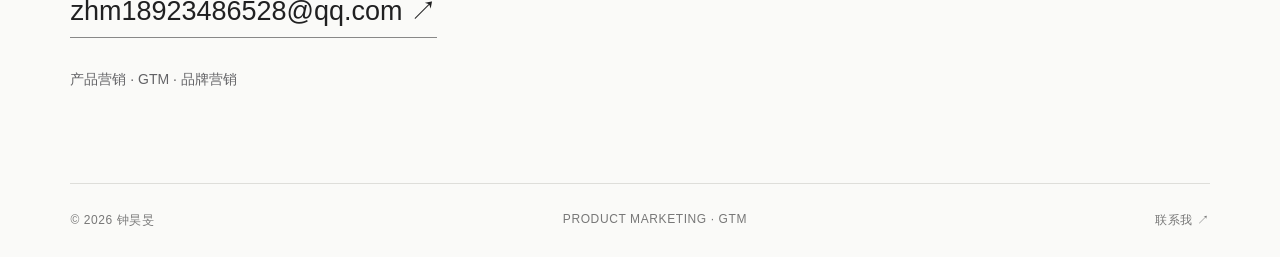
==== commit c9e9a95b: "Add optimized personal portrait to responsive About section" ====
--- a/index.html
+++ b/index.html
@@ -1,4 +1,4 @@
 <!doctype html><html lang="zh-CN"><head><meta charset="UTF-8"><meta name="viewport" content="width=device-width, initial-scale=1"><meta name="description" content="钟昊旻的产品营销与 GTM 作品集。以 Whatabar 美国消费品牌为案例，呈现市场洞察、品牌建设、新品上市与营销运营经验。"><title>产品营销作品集 · 钟昊旻</title><link rel="stylesheet" href="/style.css"><link rel="icon" href="data:image/svg+xml,%3Csvg xmlns=%27http://www.w3.org/2000/svg%27 viewBox=%270 0 64 64%27%3E%3Crect width=%2764%27 height=%2764%27 rx=%2716%27 fill=%27%23622baa%27/%3E%3Ctext x=%2713%27 y=%2747%27 font-size=%2743%27 fill=%27white%27%3EH%3C/text%3E%3C/svg%3E"></head><body><header><a class="wordmark" href="/">HAOMIN<span>ZHONG</span></a><nav aria-label="主导航"><a href="/#work">作品</a><a href="/#about">关于我</a><a class="nav-resume" href="/assets/resume.pdf" target="_blank" rel="noopener">简历 ↗</a></nav></header><main><section class="hero wrap"><div class="eyebrow">HAOMIN ZHONG / SELECTED WORK</div><h1>从洞察<br>到<span class="purple">市场。</span></h1><div class="hero-bottom"><div><p class="intro-name">你好，我是钟昊旻。</p><p>以产品营销与 GTM 为方向，<br>连接市场理解、产品表达与执行落地。</p></div><a class="circle-link" href="#work" aria-label="查看作品">↓</a></div><div class="hero-side"><span>PRODUCT MARKETING</span><span>GO-TO-MARKET</span><span>BRAND MARKETING</span></div></section>
 <section class="wrap work" id="work"><div class="section-label"><span>01 / SELECTED CASE</span><span>美国消费品牌 · WHAT﻿ABAR</span></div><a class="featured" href="/launch/"><div class="featured-copy"><div class="eyebrow">FEATURED PROJECT / 03</div><h2>LINKO<br>从产品表达，<br>到上市落地。</h2><p>卖点提炼、传播内容、媒体包与渠道支持。<br>在多方协作中，推动新品走向市场。</p><span class="text-link">探索新品上市项目 <b>↗</b></span></div><div class="featured-image"><span class="poster-crop"><img src="/assets/linko-main.png" alt="LINKO 产品上市主视觉，展示紫色产品及原始卖点设计" fetchpriority="high"></span></div></a>
 <div class="case-intro"><div><div class="eyebrow">ONE BRAND. SIX CHAPTERS.</div><h2>一个品牌，<br>六个相互连接的实践。</h2></div><div><p>Whatabar 是面向美国市场的消费品牌。我参与品牌体系建设，并围绕新品上市开展产品表达、传播与终端支持。</p><p class="muted">以下按营销工作逻辑编排，呈现我在各项目中的判断、协作与交付。</p></div></div>
-<div class="metrics"><div><strong>4<span> 个州</span></strong><p>市场研究覆盖</p></div><div><strong>7<span> 个模块</span></strong><p>品牌体系建设</p></div><div><strong>30<span>+ 种</span></strong><p>物料交付与管理</p></div><div><strong>5<span>+ 份</span></strong><p>营销 SOP 沉淀</p></div></div><div class="chapter-grid"><a class="chapter-card" href="/research/"><div class="card-image research"><img loading="lazy" src="/assets/research-0.png" alt="美国市场研究项目素材"><span class="card-number">01</span><span class="card-arrow">↗</span></div><div class="card-meta">MARKET INTELLIGENCE</div><h3>市场调研</h3><p>通过公开信息、一线销售反馈与门店观察，体系化输出美国市场报告，让研究服务于产品、销售与营销决策。</p></a><a class="chapter-card" href="/brand/"><div class="card-image brand"><img loading="lazy" src="/assets/brand-0.png" alt="品牌体系 / VI项目素材"><span class="card-number">02</span><span class="card-arrow">↗</span></div><div class="card-meta">BRAND FOUNDATION</div><h3>建立品牌</h3><p>从风格探索到视觉应用，与设计团队共同建立 Whatabar 的品牌标准。</p></a><a class="chapter-card" href="/launch/"><div class="card-image launch"><span class="poster-crop"><img loading="lazy" src="/assets/linko-main.png" alt="LINKO 新品上市项目素材"></span><span class="card-number">03</span><span class="card-arrow">↗</span></div><div class="card-meta">GO-TO-MARKET</div><h3>推动上市</h3><p>围绕 LINKO 新品，推进卖点、内容、媒体包、官网与终端物料的协同交付。</p></a><a class="chapter-card" href="/channel/"><div class="card-image channel"><img loading="lazy" src="/assets/shirt-front.png" alt="门店物料 / 营销方案项目素材"><span class="card-number">04</span><span class="card-arrow">↗</span></div><div class="card-meta">OFFLINE MARKETING SUPPORT</div><h3>线下支持</h3><p>围绕美国门店与一线销售需求，提供产品物料、品牌周边和营销方案，支持终端沟通与执行。</p></a><a class="chapter-card" href="/delivery/"><div class="card-image delivery"><div class="mini-system"><span>PROJECT MANAGEMENT</span><strong>需求 → 交付</strong><em>排期管理 / 资料体系 / 灵感积累</em></div><span class="card-number">05</span><span class="card-arrow">↗</span></div><div class="card-meta">MARKETING OPERATIONS</div><h3>物料运营管理</h3><p>从需求到设计、采购、生产与库存，建立物料资料库和 SOP，让 30 余种物料的交付与管理有据可循。</p></a><a class="chapter-card" href="/systems/"><div class="card-image systems"><div class="mini-system"><span>REPEATABLE SYSTEMS</span><strong>经验 → 方法</strong><em>内容策划 / 产品宣传视频 / SOP</em></div><span class="card-number">06</span><span class="card-arrow">↗</span></div><div class="card-meta">REPEATABLE SYSTEMS</div><h3>方法沉淀</h3><p>把新品上市与日常营销中的协作经验，整理成可复用的执行方法。</p></a></div></section><section class="about wrap" id="about"><div class="section-label">02 / ABOUT ME</div><div class="about-grid"><h2>既关注想法，<br>也关注它如何<br><span class="purple">真正发生。</span></h2><div><p class="large-copy">我是一名以产品营销与 GTM 为核心方向的市场人。</p><p>毕业于深圳大学广告学专业。在海外消费品牌的工作中，我逐步积累市场研究、品牌建设、新品上市与渠道营销经验。</p><p>我习惯把复杂工作拆成清晰的需求、节点和交付，也重视把每次实践整理成可以复用的方法。</p><div class="skills"><span>产品定位与卖点</span><span>新品上市协作</span><span>市场研究</span><span>营销运营</span></div><a class="text-link" href="/assets/resume.pdf" target="_blank" rel="noopener">查看完整简历 ↗</a></div></div></section><section class="contact wrap"><div class="eyebrow">LET’S CONNECT</div><h2>期待下一次，<br>让好产品被理解。</h2><a href="mailto:zhm18923486528@qq.com">zhm18923486528@qq.com ↗</a><p>产品营销 · GTM · 品牌营销</p></section></main><footer><span>© 2026 钟昊旻</span><span>PRODUCT MARKETING · GTM</span><a href="mailto:zhm18923486528@qq.com">联系我 ↗</a></footer><dialog id="image-viewer" aria-label="作品图片预览"><button type="button" class="viewer-close" aria-label="关闭图片">关闭 ×</button><div class="viewer-stage"></div><p class="viewer-caption"></p></dialog><script src="/script.js"></script></body></html>+<div class="metrics"><div><strong>4<span> 个州</span></strong><p>市场研究覆盖</p></div><div><strong>7<span> 个模块</span></strong><p>品牌体系建设</p></div><div><strong>30<span>+ 种</span></strong><p>物料交付与管理</p></div><div><strong>5<span>+ 份</span></strong><p>营销 SOP 沉淀</p></div></div><div class="chapter-grid"><a class="chapter-card" href="/research/"><div class="card-image research"><img loading="lazy" src="/assets/research-0.png" alt="美国市场研究项目素材"><span class="card-number">01</span><span class="card-arrow">↗</span></div><div class="card-meta">MARKET INTELLIGENCE</div><h3>市场调研</h3><p>通过公开信息、一线销售反馈与门店观察，体系化输出美国市场报告，让研究服务于产品、销售与营销决策。</p></a><a class="chapter-card" href="/brand/"><div class="card-image brand"><img loading="lazy" src="/assets/brand-0.png" alt="品牌体系 / VI项目素材"><span class="card-number">02</span><span class="card-arrow">↗</span></div><div class="card-meta">BRAND FOUNDATION</div><h3>建立品牌</h3><p>从风格探索到视觉应用，与设计团队共同建立 Whatabar 的品牌标准。</p></a><a class="chapter-card" href="/launch/"><div class="card-image launch"><span class="poster-crop"><img loading="lazy" src="/assets/linko-main.png" alt="LINKO 新品上市项目素材"></span><span class="card-number">03</span><span class="card-arrow">↗</span></div><div class="card-meta">GO-TO-MARKET</div><h3>推动上市</h3><p>围绕 LINKO 新品，推进卖点、内容、媒体包、官网与终端物料的协同交付。</p></a><a class="chapter-card" href="/channel/"><div class="card-image channel"><img loading="lazy" src="/assets/shirt-front.png" alt="门店物料 / 营销方案项目素材"><span class="card-number">04</span><span class="card-arrow">↗</span></div><div class="card-meta">OFFLINE MARKETING SUPPORT</div><h3>线下支持</h3><p>围绕美国门店与一线销售需求，提供产品物料、品牌周边和营销方案，支持终端沟通与执行。</p></a><a class="chapter-card" href="/delivery/"><div class="card-image delivery"><div class="mini-system"><span>PROJECT MANAGEMENT</span><strong>需求 → 交付</strong><em>排期管理 / 资料体系 / 灵感积累</em></div><span class="card-number">05</span><span class="card-arrow">↗</span></div><div class="card-meta">MARKETING OPERATIONS</div><h3>物料运营管理</h3><p>从需求到设计、采购、生产与库存，建立物料资料库和 SOP，让 30 余种物料的交付与管理有据可循。</p></a><a class="chapter-card" href="/systems/"><div class="card-image systems"><div class="mini-system"><span>REPEATABLE SYSTEMS</span><strong>经验 → 方法</strong><em>内容策划 / 产品宣传视频 / SOP</em></div><span class="card-number">06</span><span class="card-arrow">↗</span></div><div class="card-meta">REPEATABLE SYSTEMS</div><h3>方法沉淀</h3><p>把新品上市与日常营销中的协作经验，整理成可复用的执行方法。</p></a></div></section><section class="about wrap" id="about"><div class="section-label">02 / ABOUT ME</div><div class="about-grid about-with-portrait"><figure class="about-portrait"><img src="/assets/haomin-portrait.webp" alt="钟昊旻的个人肖像" width="1122" height="1402" loading="lazy" decoding="async"></figure><div><h2>既关注想法，<br>也关注它如何<br><span class="purple">真正发生。</span></h2><p class="large-copy">我是一名以产品营销与 GTM 为核心方向的市场人。</p><p>毕业于深圳大学广告学专业。在海外消费品牌的工作中，我逐步积累市场研究、品牌建设、新品上市与渠道营销经验。</p><p>我习惯把复杂工作拆成清晰的需求、节点和交付，也重视把每次实践整理成可以复用的方法。</p><div class="skills"><span>产品定位与卖点</span><span>新品上市协作</span><span>市场研究</span><span>营销运营</span></div><a class="text-link" href="/assets/resume.pdf" target="_blank" rel="noopener">查看完整简历 ↗</a></div></div></section><section class="contact wrap"><div class="eyebrow">LET’S CONNECT</div><h2>期待下一次，<br>让好产品被理解。</h2><a href="mailto:zhm18923486528@qq.com">zhm18923486528@qq.com ↗</a><p>产品营销 · GTM · 品牌营销</p></section></main><footer><span>© 2026 钟昊旻</span><span>PRODUCT MARKETING · GTM</span><a href="mailto:zhm18923486528@qq.com">联系我 ↗</a></footer><dialog id="image-viewer" aria-label="作品图片预览"><button type="button" class="viewer-close" aria-label="关闭图片">关闭 ×</button><div class="viewer-stage"></div><p class="viewer-caption"></p></dialog><script src="/script.js"></script></body></html>
--- a/style.css
+++ b/style.css
@@ -14,3 +14,103 @@
 @media(max-width:800px){.capability-triplet{gap:15px}.capability-triplet article{padding:22px}.material-scope{gap:20px}.merch-object{height:280px;padding:15px}.sop-rows article{grid-template-columns:30px 130px 1fr;gap:14px}.phase-grid li{min-height:0}.delivery-flow li{padding:22px}.launch-show .media-window video{max-height:none}.phase-grid ul{display:grid;grid-template-columns:1fr 1fr;gap:0 25px}.merch-extract{aspect-ratio:1.6}}
 @media(max-width:540px){.launch-show{grid-template-columns:1fr;gap:25px}.media-window{max-height:none}.phase-grid ul{display:block}.material-scope,.capability-triplet,.reuse-grid{grid-template-columns:1fr}.material-scope{gap:24px}.merch-pair{grid-template-columns:1fr}.merch-object{height:280px;padding:25px}.merch-extract{aspect-ratio:1.6}.delivery-flow{grid-template-columns:1fr 1fr}.delivery-flow li:nth-child(3n+1){border-left:1px solid #ddd6e4}.delivery-flow li:nth-child(odd){border-left:0}.delivery-flow h3{font-size:19px}.delivery-flow p{font-size:14px}.delivery-flow small{font-size:12px}.sop-rows article{grid-template-columns:28px 1fr;gap:10px}.sop-rows article>div{grid-column:2}.sop-module-title h2{font-size:26px}.systems-heading{font-size:30px}.sop-module-title{gap:18px}.inspiration-strip{padding:25px}.mini-system strong{font-size:35px}.other-sops summary{font-size:18px}.other-sops summary span{font-size:12px}}
 .merch-extract{aspect-ratio:1090/710}.merch-extract img{width:187.8899%;left:-72.477%;top:-41.55%}
+
+/* Mobile reading and touch layout, September 2026. */
+button,a,summary{-webkit-tap-highlight-color:transparent;touch-action:manipulation}
+button:focus-visible,summary:focus-visible{outline:3px solid var(--purple);outline-offset:4px}
+.menu-toggle,.chapter-toggle{display:none}
+header{position:relative}
+.wrap>*{min-width:0}
+@media(max-width:760px){
+ html{scroll-padding-top:76px}
+ header{height:76px;margin:0 6%;gap:16px}
+ .wordmark{font-size:18px;letter-spacing:-.5px;flex-shrink:0}
+ .wordmark span{display:inline;font-size:inherit;letter-spacing:inherit;margin-left:5px}
+ .menu-toggle{display:block;min-height:44px;padding:10px 16px;border:1px solid #bcbcb9;border-radius:24px;background:transparent;color:var(--ink);font:inherit;font-size:14px}
+ header.mobile-ready nav{display:none;position:absolute;top:75px;left:0;right:0;z-index:20;background:var(--paper);padding:16px;border:1px solid var(--line);box-shadow:0 12px 24px #2020210c;flex-direction:column;align-items:stretch;gap:4px}
+ header.mobile-ready.menu-open nav{display:flex}
+ header nav a{display:flex;align-items:center;min-height:48px;padding:10px 16px;font-size:16px}
+ header nav .nav-resume{border:0;border-radius:0}
+ .wrap{width:88%}
+ .hero{padding:36px 0 38px}
+ .hero h1{font-size:clamp(48px,13vw,88px);letter-spacing:-.045em;line-height:1.2;margin-top:25px}
+ .hero-bottom{align-items:flex-start;gap:12px;margin-top:25px}
+ .hero-bottom>div{min-width:0;flex:1}
+ .hero-bottom p:not(.intro-name){font-size:16px}
+ .hero-bottom p br{display:none}
+ .intro-name{font-size:19px}
+ .circle-link{flex:0 0 44px;width:44px;height:44px}
+ .hero-side{position:static;flex-direction:row;flex-wrap:wrap;font-size:12px;letter-spacing:.3px;gap:10px 16px;margin-top:24px}
+ .eyebrow,.section-label,.card-meta,.story-label{font-size:12px;letter-spacing:.8px;overflow-wrap:anywhere}
+ .section-label{flex-wrap:wrap;gap:12px;margin-bottom:24px}
+ .section-label>span:last-child{max-width:none;text-align:left}
+ .featured,.case-intro,.about-grid,.story,.launch-show,.material-scope,.capability-triplet,.reuse-grid,.merch-pair{grid-template-columns:minmax(0,1fr)}
+ .featured-copy{padding:28px 24px}
+ .featured h2{font-size:clamp(28px,7.5vw,40px);letter-spacing:-.025em;margin:20px 0 16px}
+ .featured p,.chapter-card p,.capability-triplet p,.material-scope p,.delivery-flow p,.reuse-grid p,.phase-grid li{font-size:16px}
+ .featured-image{padding:20px 24px 28px}
+ .featured-image .poster-crop{width:100%;max-width:420px}
+ .case-intro{gap:24px;padding:56px 0 30px}
+ .case-intro>div:last-child{padding:0;max-width:none}
+ .case-intro h2{font-size:30px}
+ .metrics{grid-template-columns:repeat(2,minmax(0,1fr));gap:24px 0;margin-bottom:38px}
+ .metrics>div{padding-left:16px}
+ .metrics>div:nth-child(odd){border-left:0;padding-left:0}
+ .metrics strong{font-size:40px}
+ .metrics strong span,.metrics p{font-size:14px}
+ .chapter-grid{grid-template-columns:minmax(0,1fr);gap:36px}
+ .chapter-card p{max-width:100%}
+ .card-image{aspect-ratio:1.5;padding:24px}
+ .mini-system{padding:8px;gap:18px}
+ .mini-system strong{font-size:clamp(26px,8vw,40px)}
+ .mini-system em{font-size:14px}
+ .about{padding-top:64px}.about-grid{gap:30px;padding:8px 0 50px}
+ .about h2{font-size:clamp(30px,8vw,42px);letter-spacing:-.03em}
+ .skills span,.sop-tags span{font-size:14px}
+ .contact{padding:40px 0 55px}.contact h2{font-size:clamp(28px,8vw,40px);letter-spacing:-.03em}
+ .text-link,.back{min-height:44px;line-height:1.8;font-size:15px}
+ .detail-head{padding-top:24px}.back{margin-bottom:25px}
+ .detail-head h1{font-size:clamp(28px,8vw,42px);letter-spacing:-.025em;overflow-wrap:anywhere}
+ .detail-lead{font-size:17px}
+ .project-facts{grid-template-columns:minmax(0,1fr);gap:20px;margin:30px 0}
+ .project-facts p,.project-facts span{font-size:14px}
+ .chapter-nav.mobile-ready{display:block;padding:0 6%;overflow:visible}
+ .chapter-toggle{display:flex;align-items:center;justify-content:space-between;width:100%;min-height:56px;border:0;background:transparent;font:inherit;font-size:14px;color:var(--purple);text-align:left;gap:15px}
+ .chapter-nav.mobile-ready>a{display:none;min-height:44px;padding:12px 4px;font-size:14px;white-space:normal}
+ .chapter-nav.chapters-open{max-height:75vh;max-height:75dvh;overflow-y:auto;padding-bottom:12px}
+ .chapter-nav.chapters-open>a{display:block}
+ .story{gap:18px;padding-top:48px}.story-label br{display:none}.story-label span{margin-left:12px}
+ .story h2{font-size:26px}.step{gap:14px}.step>div{min-width:0}.step h3{font-size:22px}
+ .showcase{padding:14px;margin-top:24px}.launch-show{gap:24px}
+ .media-window{max-width:400px;margin:auto}.launch-show figure{min-width:0}
+ .phase-grid ul{display:block}.phase-grid article{padding:24px}.phase-grid h3{font-size:22px}
+ .gallery,.gallery.triple,.gallery.portrait,.website-grid{grid-template-columns:minmax(0,1fr);gap:24px}
+ .gallery.portrait .output-item:last-child>a{aspect-ratio:1638/1795;padding:0}
+ .gallery-section{padding-top:44px}.gallery .output-item figcaption,figcaption,.caption{font-size:14px;line-height:1.7}
+ .web-feature{padding:24px;gap:20px}
+ .material-scope{gap:24px}.merch-object{height:auto;min-height:220px;padding:24px}
+ .capability-triplet{gap:16px;margin-bottom:40px}.capability-triplet article{padding:24px}
+ .capability-triplet span,.phase-grid span{font-size:12px}
+ .delivery-flow{grid-template-columns:minmax(0,1fr)}
+ .delivery-flow li,.delivery-flow li:nth-child(3n+1){border-left:0;padding:24px 0}
+ .delivery-flow small,.sop-rows small{font-size:14px}
+ .sop-rows article{grid-template-columns:26px minmax(0,1fr);gap:10px;padding:22px 16px}
+ .sop-rows article>div{grid-column:2}.sop-module-title{gap:16px}.sop-module-title>div{min-width:0}
+ .sop-module-title h2{font-size:26px}.sop-module-title>span{font-size:28px}
+ .other-sops summary{min-height:48px;font-size:18px}.other-sops summary span{float:none;display:block;font-size:14px;margin-top:6px}
+ .reflection{padding:24px;margin-top:44px}.reflection-list strong{font-size:19px}
+ .next-chapter{padding:40px 0}.next-chapter h2{font-size:30px}
+ .table-wrap{max-width:100%;overscroll-behavior-x:contain;-webkit-overflow-scrolling:touch}
+ th,td{padding:14px}
+ dialog#image-viewer{width:calc(100% - 20px);max-width:none;max-height:92vh;max-height:92dvh;padding:60px 12px 20px}
+ .viewer-close{min-height:44px;min-width:80px;top:0}.viewer-stage{overflow:auto;align-items:flex-start;justify-content:flex-start;touch-action:pan-x pan-y pinch-zoom}
+ .viewer-stage>img{margin:auto;max-height:none}.viewer-stage .poster-crop{margin:auto}
+ footer{margin:0 6%;font-size:12px;gap:16px;flex-wrap:wrap;align-items:center}footer a{min-height:44px;display:flex;align-items:center}
+}
+
+/* Personal portrait: original editorial warmth within the About section. */
+.about-with-portrait{grid-template-columns:minmax(0,.9fr) minmax(0,1.1fr);align-items:start;gap:clamp(32px,6vw,85px)}
+.about-portrait{max-width:440px;width:100%;background:#e8d9cc}
+.about-portrait img{width:100%;height:auto;aspect-ratio:4/5;object-fit:cover}
+.about-with-portrait h2{font-size:clamp(30px,3.5vw,46px);margin-bottom:30px;line-height:1.4}
+@media(max-width:760px){.about-with-portrait{grid-template-columns:minmax(0,1fr);gap:30px}.about-portrait{width:min(100%,280px);margin:0 auto}.about-with-portrait h2{font-size:clamp(28px,7.5vw,36px);margin-bottom:24px}}
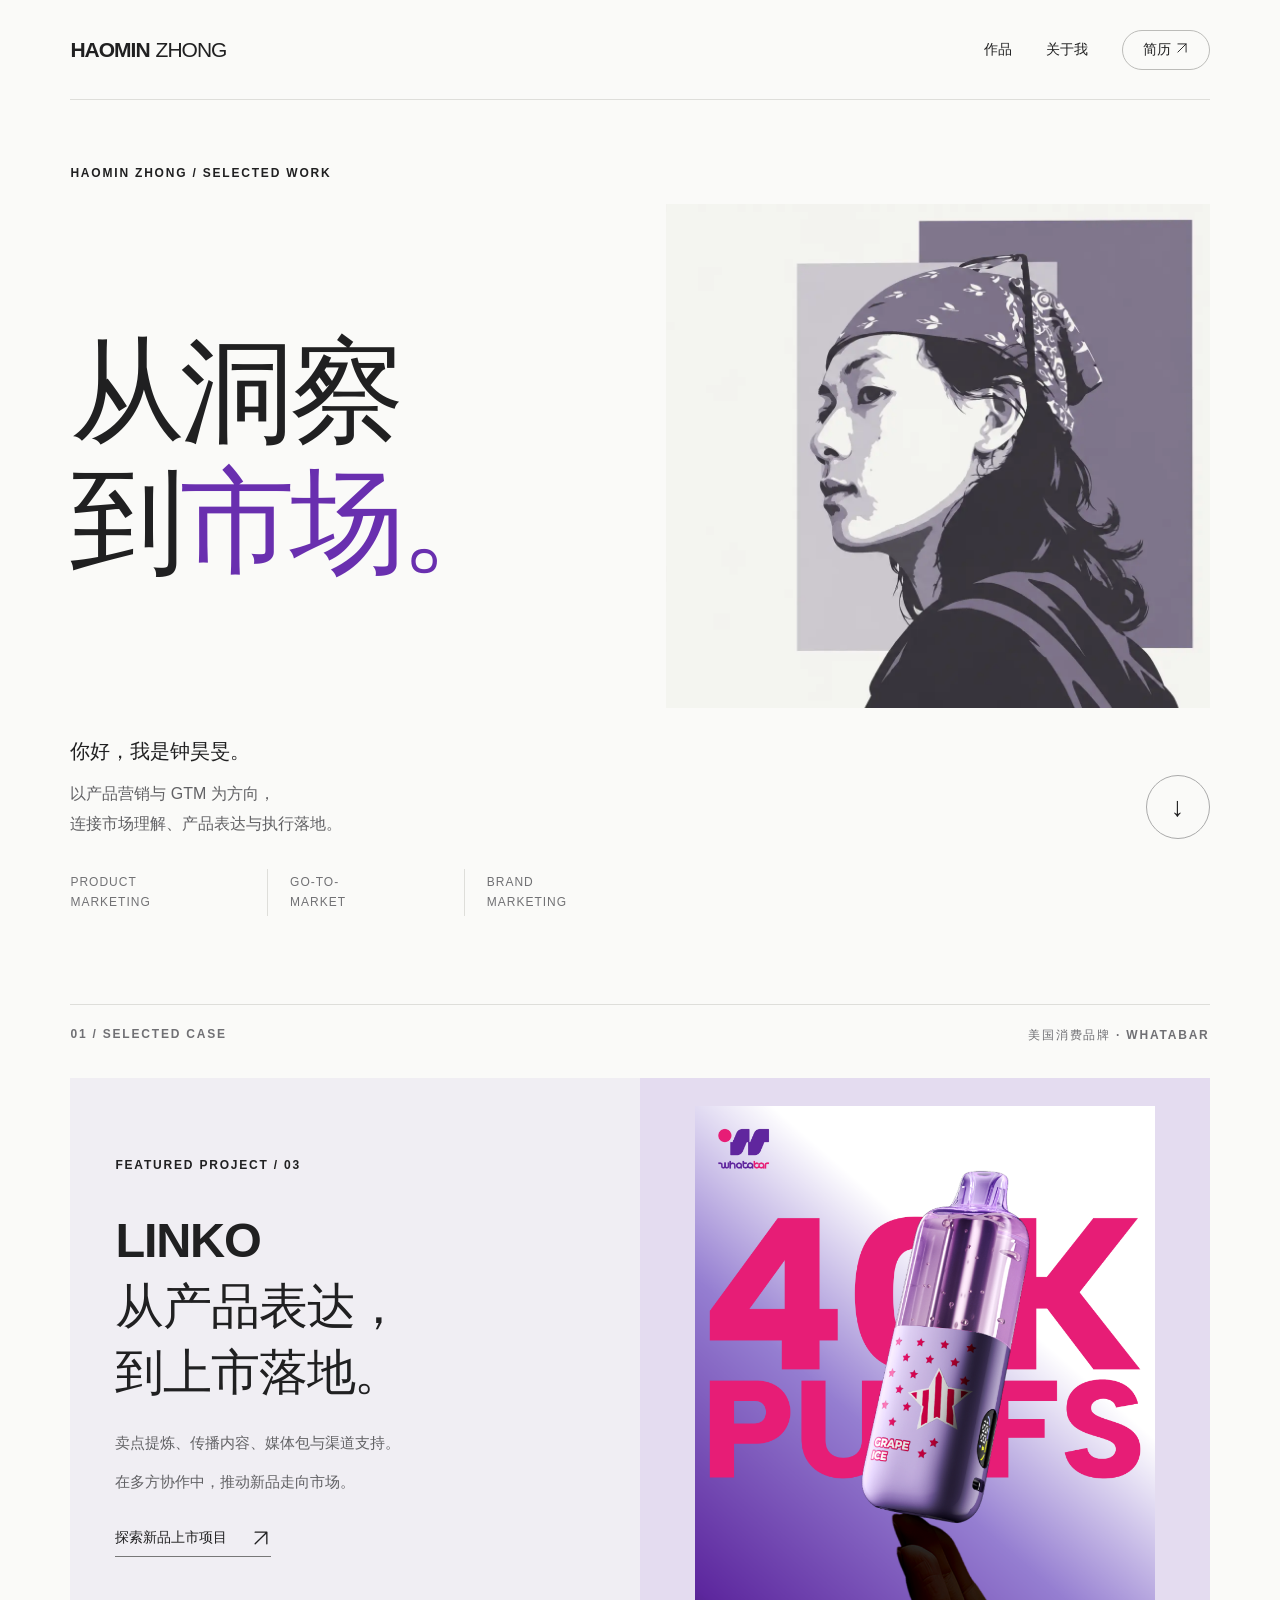
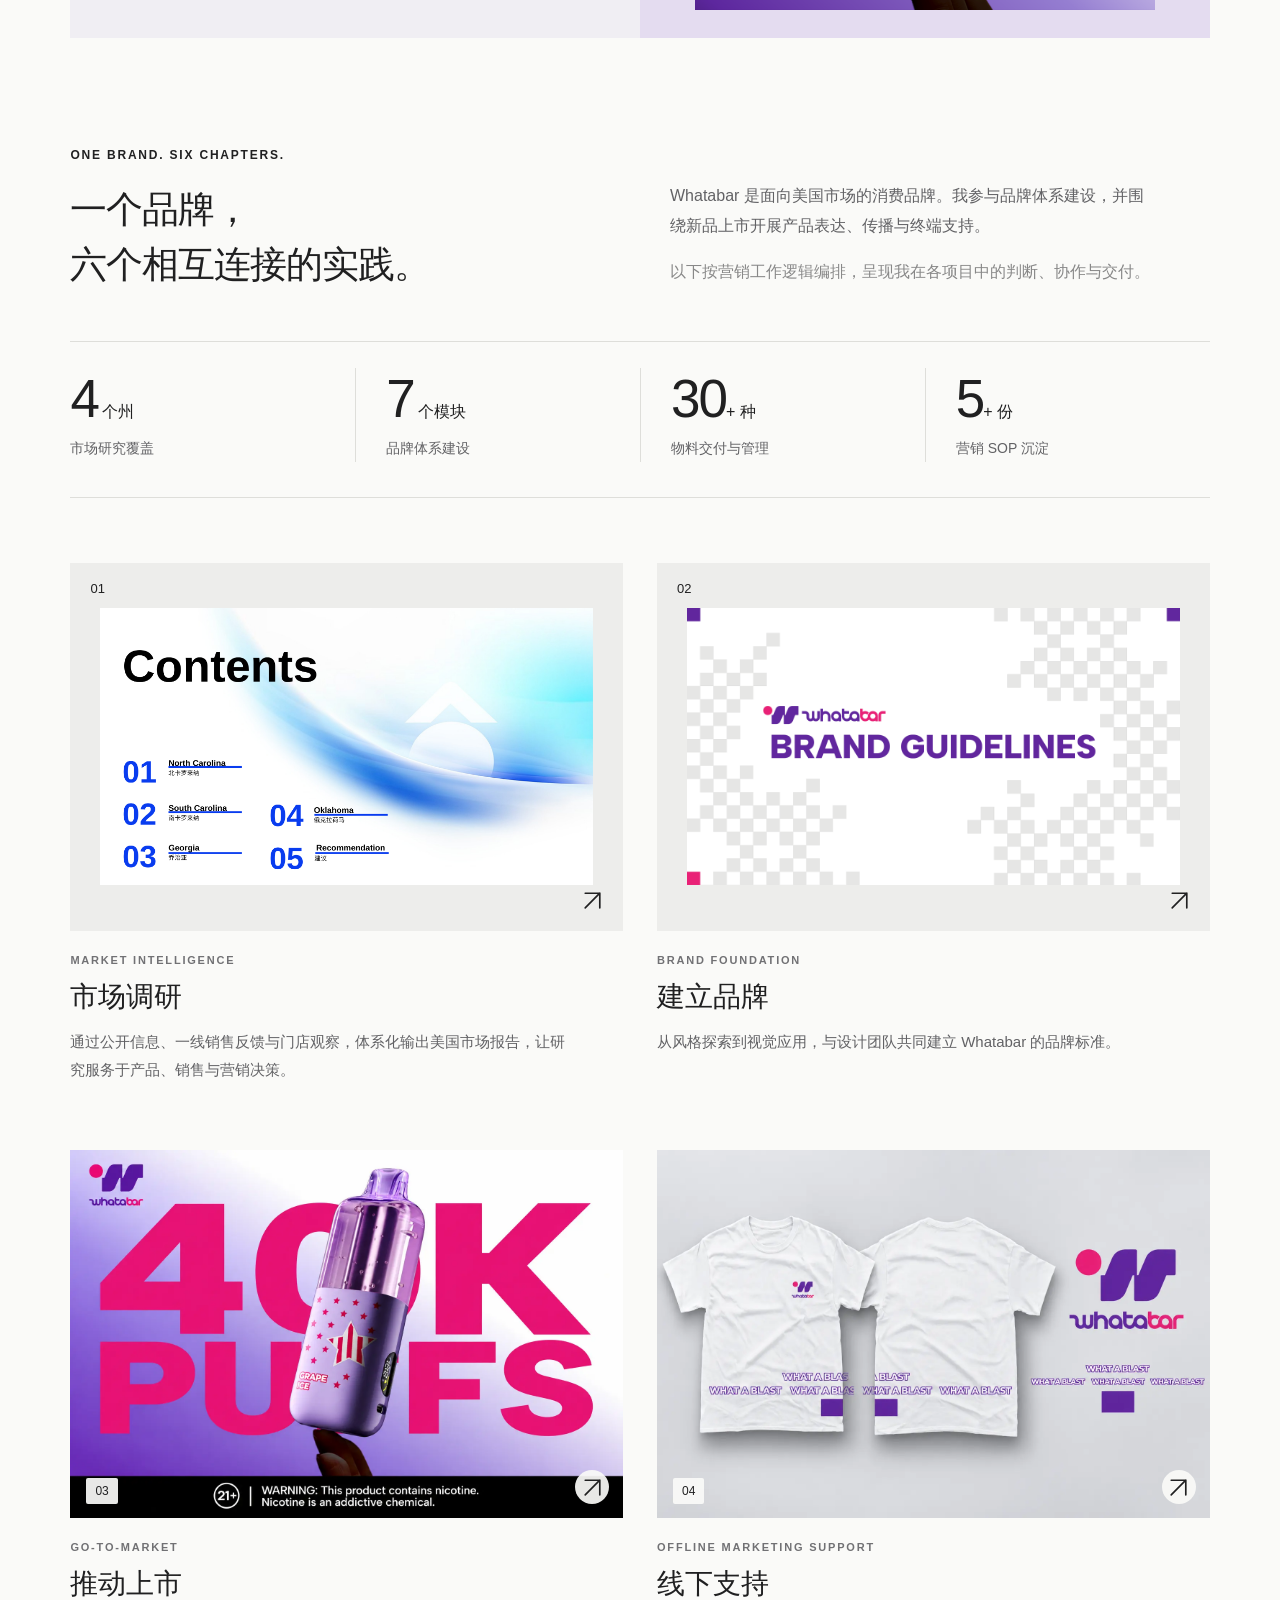
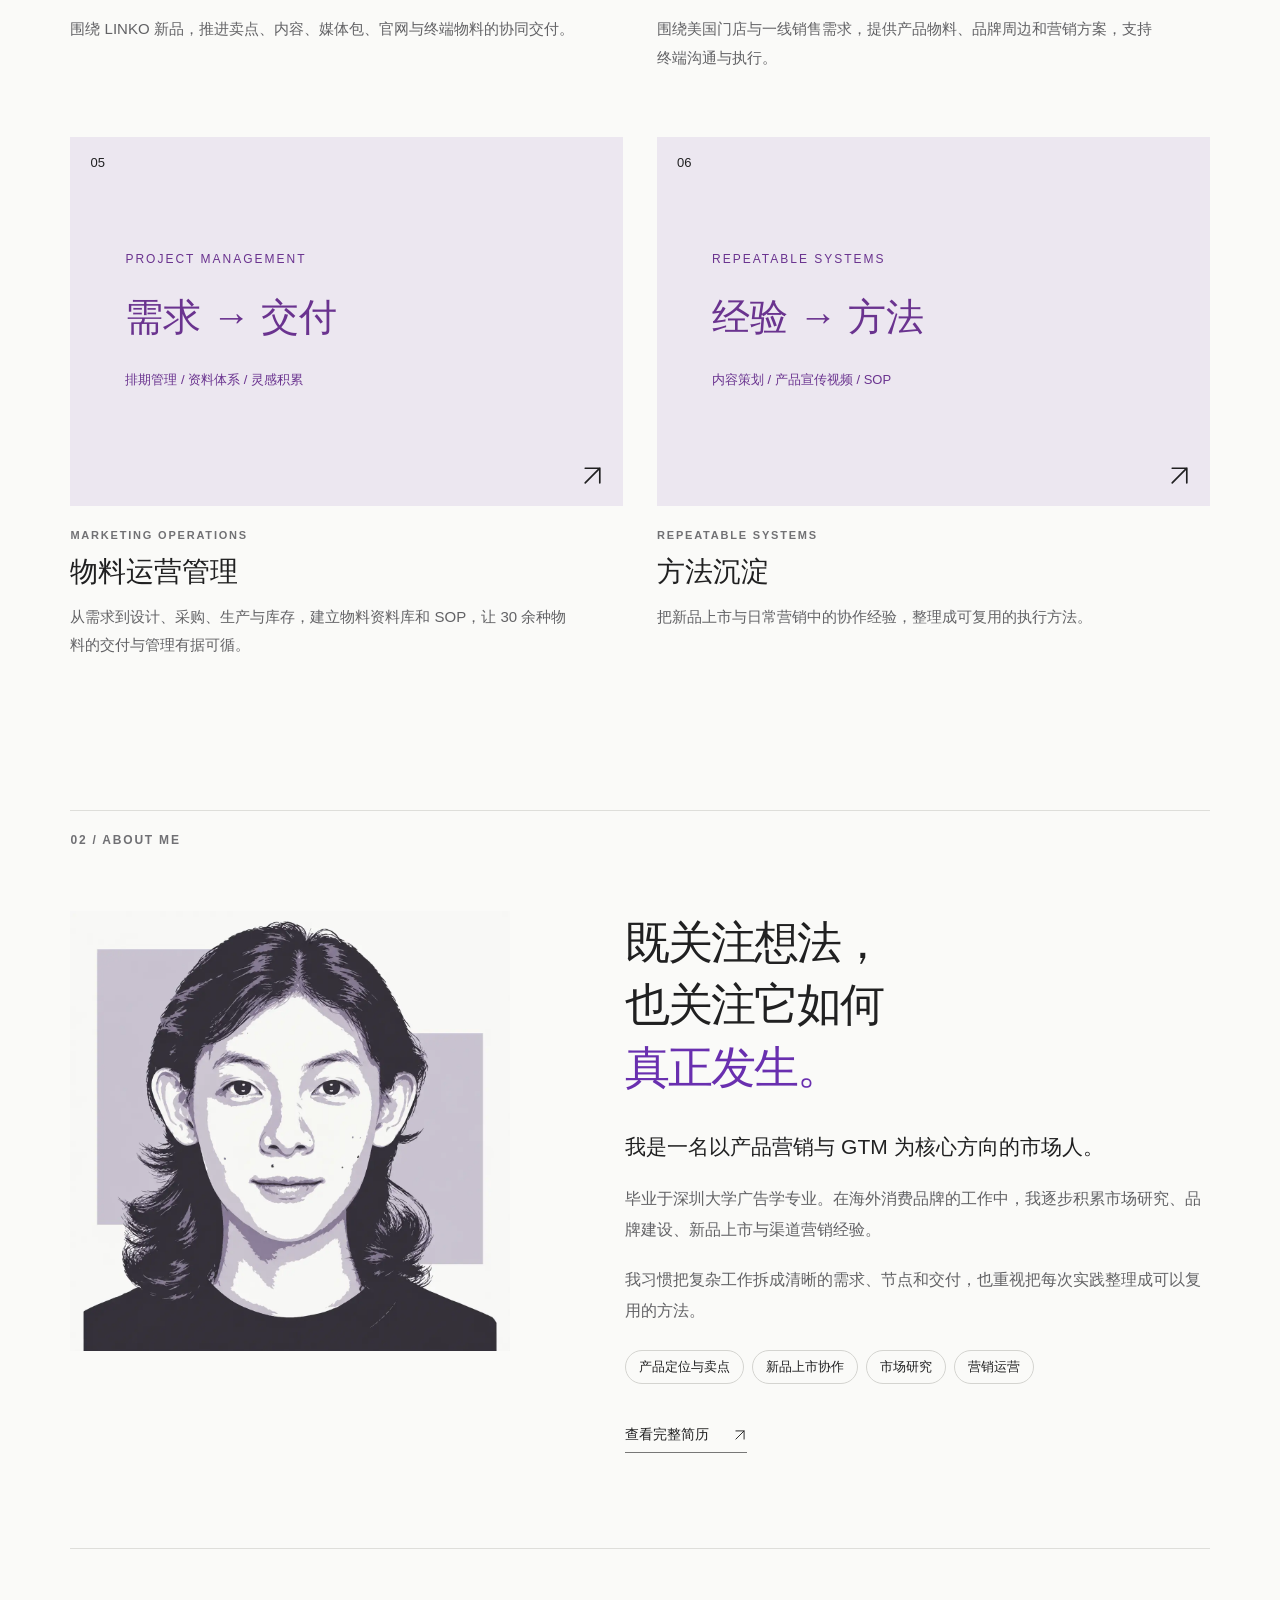
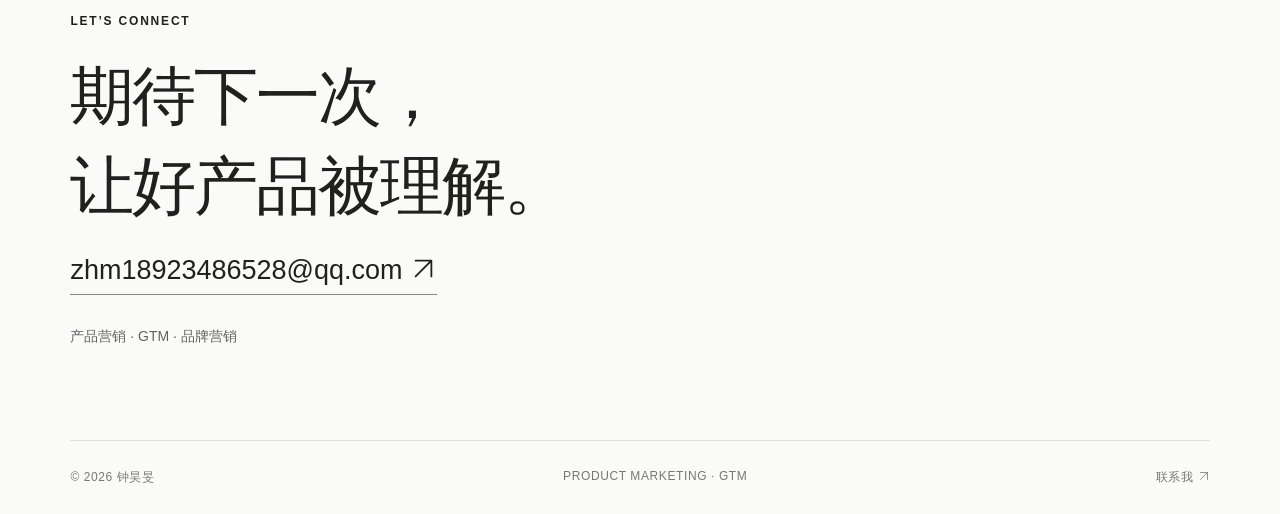
==== commit 268289e9: "Refresh portraits and project covers; refine mobile cards and interaction motion" ====
--- a/index.html
+++ b/index.html
@@ -1,4 +1,4 @@
-<!doctype html><html lang="zh-CN"><head><meta charset="UTF-8"><meta name="viewport" content="width=device-width, initial-scale=1"><meta name="description" content="钟昊旻的产品营销与 GTM 作品集。以 Whatabar 美国消费品牌为案例，呈现市场洞察、品牌建设、新品上市与营销运营经验。"><title>产品营销作品集 · 钟昊旻</title><link rel="stylesheet" href="/style.css"><link rel="icon" href="data:image/svg+xml,%3Csvg xmlns=%27http://www.w3.org/2000/svg%27 viewBox=%270 0 64 64%27%3E%3Crect width=%2764%27 height=%2764%27 rx=%2716%27 fill=%27%23622baa%27/%3E%3Ctext x=%2713%27 y=%2747%27 font-size=%2743%27 fill=%27white%27%3EH%3C/text%3E%3C/svg%3E"></head><body><header><a class="wordmark" href="/">HAOMIN<span>ZHONG</span></a><nav aria-label="主导航"><a href="/#work">作品</a><a href="/#about">关于我</a><a class="nav-resume" href="/assets/resume.pdf" target="_blank" rel="noopener">简历 ↗</a></nav></header><main><section class="hero wrap"><div class="eyebrow">HAOMIN ZHONG / SELECTED WORK</div><h1>从洞察<br>到<span class="purple">市场。</span></h1><div class="hero-bottom"><div><p class="intro-name">你好，我是钟昊旻。</p><p>以产品营销与 GTM 为方向，<br>连接市场理解、产品表达与执行落地。</p></div><a class="circle-link" href="#work" aria-label="查看作品">↓</a></div><div class="hero-side"><span>PRODUCT MARKETING</span><span>GO-TO-MARKET</span><span>BRAND MARKETING</span></div></section>
-<section class="wrap work" id="work"><div class="section-label"><span>01 / SELECTED CASE</span><span>美国消费品牌 · WHAT﻿ABAR</span></div><a class="featured" href="/launch/"><div class="featured-copy"><div class="eyebrow">FEATURED PROJECT / 03</div><h2>LINKO<br>从产品表达，<br>到上市落地。</h2><p>卖点提炼、传播内容、媒体包与渠道支持。<br>在多方协作中，推动新品走向市场。</p><span class="text-link">探索新品上市项目 <b>↗</b></span></div><div class="featured-image"><span class="poster-crop"><img src="/assets/linko-main.png" alt="LINKO 产品上市主视觉，展示紫色产品及原始卖点设计" fetchpriority="high"></span></div></a>
+<!doctype html><html lang="zh-CN"><head><meta charset="UTF-8"><meta name="viewport" content="width=device-width, initial-scale=1"><meta name="description" content="钟昊旻的产品营销与 GTM 作品集。以 Whatabar 美国消费品牌为案例，呈现市场洞察、品牌建设、新品上市与营销运营经验。"><title>产品营销作品集 · 钟昊旻</title><link rel="stylesheet" href="/style.css?v=refresh4"><link rel="icon" href="data:image/svg+xml,%3Csvg xmlns=%27http://www.w3.org/2000/svg%27 viewBox=%270 0 64 64%27%3E%3Crect width=%2764%27 height=%2764%27 rx=%2716%27 fill=%27%23622baa%27/%3E%3Ctext x=%2713%27 y=%2747%27 font-size=%2743%27 fill=%27white%27%3EH%3C/text%3E%3C/svg%3E"></head><body><header><a class="wordmark" href="/">HAOMIN<span>ZHONG</span></a><nav aria-label="主导航"><a href="/#work">作品</a><a href="/#about">关于我</a><a class="nav-resume" href="/assets/resume.pdf" target="_blank" rel="noopener">简历 <svg class="ui-arrow" aria-hidden="true" viewBox="0 0 24 24" fill="none"><path d="M5 19 19 5M5 5h14v14" stroke="currentColor" stroke-width="1.6" stroke-linecap="round" stroke-linejoin="round"/></svg></a></nav></header><main><section class="hero wrap"><div class="eyebrow">HAOMIN ZHONG / SELECTED WORK</div><div class="hero-top"><h1>从洞察<br>到<span class="purple">市场。</span></h1><figure class="hero-portrait"><img src="/assets/portrait-hero-v2.webp" alt="钟昊旻的灰紫色侧面肖像" width="1536" height="1024" fetchpriority="high" decoding="async"></figure></div><div class="hero-bottom"><div><p class="intro-name">你好，我是钟昊旻。</p><p>以产品营销与 GTM 为方向，<br>连接市场理解、产品表达与执行落地。</p></div><a class="circle-link" href="#work" aria-label="查看作品">↓</a></div><div class="hero-side"><span>PRODUCT<br>MARKETING</span><span>GO-TO-<br>MARKET</span><span>BRAND<br>MARKETING</span></div></section>
+<section class="wrap work" id="work"><div class="section-label"><span>01 / SELECTED CASE</span><span>美国消费品牌 · WHAT﻿ABAR</span></div><a class="featured" href="/launch/"><div class="featured-copy"><div class="eyebrow">FEATURED PROJECT / 03</div><h2>LINKO<br>从产品表达，<br>到上市落地。</h2><div class="featured-description"><p>卖点提炼、传播内容、媒体包与渠道支持。</p><p>在多方协作中，推动新品走向市场。</p></div><span class="text-link">探索新品上市项目 <b><svg class="ui-arrow" aria-hidden="true" viewBox="0 0 24 24" fill="none"><path d="M5 19 19 5M5 5h14v14" stroke="currentColor" stroke-width="1.6" stroke-linecap="round" stroke-linejoin="round"/></svg></b></span></div><div class="featured-image"><span class="poster-crop"><img src="/assets/linko-main.png" alt="LINKO 产品上市主视觉，展示紫色产品及原始卖点设计" fetchpriority="high"></span></div></a>
 <div class="case-intro"><div><div class="eyebrow">ONE BRAND. SIX CHAPTERS.</div><h2>一个品牌，<br>六个相互连接的实践。</h2></div><div><p>Whatabar 是面向美国市场的消费品牌。我参与品牌体系建设，并围绕新品上市开展产品表达、传播与终端支持。</p><p class="muted">以下按营销工作逻辑编排，呈现我在各项目中的判断、协作与交付。</p></div></div>
-<div class="metrics"><div><strong>4<span> 个州</span></strong><p>市场研究覆盖</p></div><div><strong>7<span> 个模块</span></strong><p>品牌体系建设</p></div><div><strong>30<span>+ 种</span></strong><p>物料交付与管理</p></div><div><strong>5<span>+ 份</span></strong><p>营销 SOP 沉淀</p></div></div><div class="chapter-grid"><a class="chapter-card" href="/research/"><div class="card-image research"><img loading="lazy" src="/assets/research-0.png" alt="美国市场研究项目素材"><span class="card-number">01</span><span class="card-arrow">↗</span></div><div class="card-meta">MARKET INTELLIGENCE</div><h3>市场调研</h3><p>通过公开信息、一线销售反馈与门店观察，体系化输出美国市场报告，让研究服务于产品、销售与营销决策。</p></a><a class="chapter-card" href="/brand/"><div class="card-image brand"><img loading="lazy" src="/assets/brand-0.png" alt="品牌体系 / VI项目素材"><span class="card-number">02</span><span class="card-arrow">↗</span></div><div class="card-meta">BRAND FOUNDATION</div><h3>建立品牌</h3><p>从风格探索到视觉应用，与设计团队共同建立 Whatabar 的品牌标准。</p></a><a class="chapter-card" href="/launch/"><div class="card-image launch"><span class="poster-crop"><img loading="lazy" src="/assets/linko-main.png" alt="LINKO 新品上市项目素材"></span><span class="card-number">03</span><span class="card-arrow">↗</span></div><div class="card-meta">GO-TO-MARKET</div><h3>推动上市</h3><p>围绕 LINKO 新品，推进卖点、内容、媒体包、官网与终端物料的协同交付。</p></a><a class="chapter-card" href="/channel/"><div class="card-image channel"><img loading="lazy" src="/assets/shirt-front.png" alt="门店物料 / 营销方案项目素材"><span class="card-number">04</span><span class="card-arrow">↗</span></div><div class="card-meta">OFFLINE MARKETING SUPPORT</div><h3>线下支持</h3><p>围绕美国门店与一线销售需求，提供产品物料、品牌周边和营销方案，支持终端沟通与执行。</p></a><a class="chapter-card" href="/delivery/"><div class="card-image delivery"><div class="mini-system"><span>PROJECT MANAGEMENT</span><strong>需求 → 交付</strong><em>排期管理 / 资料体系 / 灵感积累</em></div><span class="card-number">05</span><span class="card-arrow">↗</span></div><div class="card-meta">MARKETING OPERATIONS</div><h3>物料运营管理</h3><p>从需求到设计、采购、生产与库存，建立物料资料库和 SOP，让 30 余种物料的交付与管理有据可循。</p></a><a class="chapter-card" href="/systems/"><div class="card-image systems"><div class="mini-system"><span>REPEATABLE SYSTEMS</span><strong>经验 → 方法</strong><em>内容策划 / 产品宣传视频 / SOP</em></div><span class="card-number">06</span><span class="card-arrow">↗</span></div><div class="card-meta">REPEATABLE SYSTEMS</div><h3>方法沉淀</h3><p>把新品上市与日常营销中的协作经验，整理成可复用的执行方法。</p></a></div></section><section class="about wrap" id="about"><div class="section-label">02 / ABOUT ME</div><div class="about-grid about-with-portrait"><figure class="about-portrait"><img src="/assets/haomin-portrait.webp" alt="钟昊旻的个人肖像" width="1122" height="1402" loading="lazy" decoding="async"></figure><div><h2>既关注想法，<br>也关注它如何<br><span class="purple">真正发生。</span></h2><p class="large-copy">我是一名以产品营销与 GTM 为核心方向的市场人。</p><p>毕业于深圳大学广告学专业。在海外消费品牌的工作中，我逐步积累市场研究、品牌建设、新品上市与渠道营销经验。</p><p>我习惯把复杂工作拆成清晰的需求、节点和交付，也重视把每次实践整理成可以复用的方法。</p><div class="skills"><span>产品定位与卖点</span><span>新品上市协作</span><span>市场研究</span><span>营销运营</span></div><a class="text-link" href="/assets/resume.pdf" target="_blank" rel="noopener">查看完整简历 ↗</a></div></div></section><section class="contact wrap"><div class="eyebrow">LET’S CONNECT</div><h2>期待下一次，<br>让好产品被理解。</h2><a href="mailto:zhm18923486528@qq.com">zhm18923486528@qq.com ↗</a><p>产品营销 · GTM · 品牌营销</p></section></main><footer><span>© 2026 钟昊旻</span><span>PRODUCT MARKETING · GTM</span><a href="mailto:zhm18923486528@qq.com">联系我 ↗</a></footer><dialog id="image-viewer" aria-label="作品图片预览"><button type="button" class="viewer-close" aria-label="关闭图片">关闭 ×</button><div class="viewer-stage"></div><p class="viewer-caption"></p></dialog><script src="/script.js"></script></body></html>+<div class="metrics"><div><strong>4<span> 个州</span></strong><p>市场研究覆盖</p></div><div><strong>7<span> 个模块</span></strong><p>品牌体系建设</p></div><div><strong>30<span>+ 种</span></strong><p>物料交付与管理</p></div><div><strong>5<span>+ 份</span></strong><p>营销 SOP 沉淀</p></div></div><div class="chapter-grid"><a class="chapter-card" href="/research/"><div class="card-image research"><img loading="lazy" src="/assets/research-0.png" alt="美国市场研究项目素材"><span class="card-number">01</span><span class="card-arrow"><svg class="ui-arrow" aria-hidden="true" viewBox="0 0 24 24" fill="none"><path d="M5 19 19 5M5 5h14v14" stroke="currentColor" stroke-width="1.6" stroke-linecap="round" stroke-linejoin="round"/></svg></span></div><div class="card-meta">MARKET INTELLIGENCE</div><h3>市场调研</h3><p>通过公开信息、一线销售反馈与门店观察，体系化输出美国市场报告，让研究服务于产品、销售与营销决策。</p></a><a class="chapter-card" href="/brand/"><div class="card-image brand"><img loading="lazy" src="/assets/brand-0.png" alt="品牌体系 / VI项目素材"><span class="card-number">02</span><span class="card-arrow"><svg class="ui-arrow" aria-hidden="true" viewBox="0 0 24 24" fill="none"><path d="M5 19 19 5M5 5h14v14" stroke="currentColor" stroke-width="1.6" stroke-linecap="round" stroke-linejoin="round"/></svg></span></div><div class="card-meta">BRAND FOUNDATION</div><h3>建立品牌</h3><p>从风格探索到视觉应用，与设计团队共同建立 Whatabar 的品牌标准。</p></a><a class="chapter-card" href="/launch/"><div class="card-image launch full-cover"><img loading="lazy" src="/assets/launch-cover-v2.webp" alt="LINKO 产品上市视觉，Logo 位于左上角" width="1536" height="1024"><span class="card-number">03</span><span class="card-arrow"><svg class="ui-arrow" aria-hidden="true" viewBox="0 0 24 24" fill="none"><path d="M5 19 19 5M5 5h14v14" stroke="currentColor" stroke-width="1.6" stroke-linecap="round" stroke-linejoin="round"/></svg></span></div><div class="card-meta">GO-TO-MARKET</div><h3>推动上市</h3><p>围绕 LINKO 新品，推进卖点、内容、媒体包、官网与终端物料的协同交付。</p></a><a class="chapter-card" href="/channel/"><div class="card-image channel full-cover"><img loading="lazy" src="/assets/channel-cover-v2.webp" alt="Whatabar 品牌周边设计展示" width="1536" height="1024"><span class="card-number">04</span><span class="card-arrow"><svg class="ui-arrow" aria-hidden="true" viewBox="0 0 24 24" fill="none"><path d="M5 19 19 5M5 5h14v14" stroke="currentColor" stroke-width="1.6" stroke-linecap="round" stroke-linejoin="round"/></svg></span></div><div class="card-meta">OFFLINE MARKETING SUPPORT</div><h3>线下支持</h3><p>围绕美国门店与一线销售需求，提供产品物料、品牌周边和营销方案，支持终端沟通与执行。</p></a><a class="chapter-card" href="/delivery/"><div class="card-image delivery"><div class="mini-system"><span>PROJECT MANAGEMENT</span><strong>需求 → 交付</strong><em>排期管理 / 资料体系 / 灵感积累</em></div><span class="card-number">05</span><span class="card-arrow"><svg class="ui-arrow" aria-hidden="true" viewBox="0 0 24 24" fill="none"><path d="M5 19 19 5M5 5h14v14" stroke="currentColor" stroke-width="1.6" stroke-linecap="round" stroke-linejoin="round"/></svg></span></div><div class="card-meta">MARKETING OPERATIONS</div><h3>物料运营管理</h3><p>从需求到设计、采购、生产与库存，建立物料资料库和 SOP，让 30 余种物料的交付与管理有据可循。</p></a><a class="chapter-card" href="/systems/"><div class="card-image systems"><div class="mini-system"><span>REPEATABLE SYSTEMS</span><strong>经验 → 方法</strong><em>内容策划 / 产品宣传视频 / SOP</em></div><span class="card-number">06</span><span class="card-arrow"><svg class="ui-arrow" aria-hidden="true" viewBox="0 0 24 24" fill="none"><path d="M5 19 19 5M5 5h14v14" stroke="currentColor" stroke-width="1.6" stroke-linecap="round" stroke-linejoin="round"/></svg></span></div><div class="card-meta">REPEATABLE SYSTEMS</div><h3>方法沉淀</h3><p>把新品上市与日常营销中的协作经验，整理成可复用的执行方法。</p></a></div></section><section class="about wrap" id="about"><div class="section-label">02 / ABOUT ME</div><div class="about-grid about-with-portrait"><figure class="about-portrait"><img src="/assets/portrait-front-v2.webp" alt="钟昊旻的个人肖像" width="1254" height="1254" loading="lazy" decoding="async"></figure><div><h2>既关注想法，<br>也关注它如何<br><span class="purple">真正发生。</span></h2><p class="large-copy">我是一名以产品营销与 GTM 为核心方向的市场人。</p><p>毕业于深圳大学广告学专业。在海外消费品牌的工作中，我逐步积累市场研究、品牌建设、新品上市与渠道营销经验。</p><p>我习惯把复杂工作拆成清晰的需求、节点和交付，也重视把每次实践整理成可以复用的方法。</p><div class="skills"><span>产品定位与卖点</span><span>新品上市协作</span><span>市场研究</span><span>营销运营</span></div><a class="text-link" href="/assets/resume.pdf" target="_blank" rel="noopener">查看完整简历 <svg class="ui-arrow" aria-hidden="true" viewBox="0 0 24 24" fill="none"><path d="M5 19 19 5M5 5h14v14" stroke="currentColor" stroke-width="1.6" stroke-linecap="round" stroke-linejoin="round"/></svg></a></div></div></section><section class="contact wrap"><div class="eyebrow">LET’S CONNECT</div><h2>期待下一次，<br>让好产品被理解。</h2><a href="mailto:zhm18923486528@qq.com">zhm18923486528@qq.com <svg class="ui-arrow" aria-hidden="true" viewBox="0 0 24 24" fill="none"><path d="M5 19 19 5M5 5h14v14" stroke="currentColor" stroke-width="1.6" stroke-linecap="round" stroke-linejoin="round"/></svg></a><p>产品营销 · GTM · 品牌营销</p></section></main><footer><span>© 2026 钟昊旻</span><span>PRODUCT MARKETING · GTM</span><a href="mailto:zhm18923486528@qq.com">联系我 <svg class="ui-arrow" aria-hidden="true" viewBox="0 0 24 24" fill="none"><path d="M5 19 19 5M5 5h14v14" stroke="currentColor" stroke-width="1.6" stroke-linecap="round" stroke-linejoin="round"/></svg></a></footer><dialog id="image-viewer" aria-label="作品图片预览"><button type="button" class="viewer-close" aria-label="关闭图片">关闭 ×</button><div class="viewer-stage"></div><p class="viewer-caption"></p></dialog><script src="/script.js?v=refresh4"></script></body></html>
--- a/style.css
+++ b/style.css
@@ -114,3 +114,65 @@
 .about-portrait img{width:100%;height:auto;aspect-ratio:4/5;object-fit:cover}
 .about-with-portrait h2{font-size:clamp(30px,3.5vw,46px);margin-bottom:30px;line-height:1.4}
 @media(max-width:760px){.about-with-portrait{grid-template-columns:minmax(0,1fr);gap:30px}.about-portrait{width:min(100%,280px);margin:0 auto}.about-with-portrait h2{font-size:clamp(28px,7.5vw,36px);margin-bottom:24px}}
+
+/* Approved refresh: editorial portraits, unified covers and distinct mobile chapters. */
+.hero-top{display:grid;grid-template-columns:1.05fr 1fr;gap:24px;align-items:center;margin-top:24px}
+.hero-top h1{font-size:clamp(76px,9vw,126px);letter-spacing:-.045em;margin:0;position:relative;z-index:1}
+.hero-portrait{position:relative;overflow:hidden;aspect-ratio:1.08;min-width:0}
+.hero-portrait img{position:absolute;right:0;top:0;height:100%;width:auto;max-width:none;mix-blend-mode:multiply}
+.hero-side{position:static;display:grid;grid-template-columns:repeat(3,minmax(0,1fr));gap:0;margin-top:30px;max-width:590px;font-size:12px;line-height:1.6;letter-spacing:1px}
+.hero-side>span{padding:4px 22px;border-left:1px solid var(--line)}
+.hero-side>span:first-child{border-left:0;padding-left:0}
+.hero-bottom{margin-top:24px}
+.about-portrait{background:#efedf2}.about-portrait img{aspect-ratio:1;object-fit:contain}
+.card-image.full-cover{padding:0;aspect-ratio:1.5}
+.card-image.full-cover>img{width:100%;height:100%;max-height:none;object-fit:cover}
+.card-image.full-cover .card-number{top:auto;bottom:14px;left:16px;background:rgba(250,250,248,.93);padding:6px 9px;border-radius:2px;font-size:12px;z-index:1}
+.card-image.full-cover .card-arrow{display:grid;place-items:center;background:rgba(250,250,248,.93);width:34px;height:34px;border-radius:50%;right:14px;bottom:14px;z-index:1}
+.ui-arrow{display:inline-block;width:1em;height:1em;vertical-align:-.12em;flex-shrink:0}
+.featured-description p+p{margin-top:10px}
+.featured h2{letter-spacing:-.025em}
+.text-link{display:inline-flex;align-items:center;gap:24px}.text-link b{display:inline-flex;margin:0}
+.chapter-card,button,.nav-resume,.circle-link,.text-link,.zoom-image,.next-chapter{transition:transform .18s ease,background-color .2s ease,border-color .2s ease,box-shadow .2s ease,color .2s ease}
+.ui-arrow{transition:transform .2s ease}
+@media(hover:hover) and (pointer:fine){
+ .chapter-card:hover{transform:translateY(-4px)}
+ .chapter-card:hover .card-image img{transform:scale(1.018)}
+ .chapter-card:has(.full-cover):hover .card-image img{transform:none}
+ .nav-resume:hover,.menu-toggle:hover,.viewer-close:hover,.circle-link:hover{background:#e7e1ed;border-color:#9984ae}
+ .text-link:hover,.next-chapter:hover{color:var(--purple)}
+ a:hover .ui-arrow{transform:translate(2px,-2px)}
+ .zoom-image:hover{box-shadow:0 6px 20px #30243712}
+}
+button:active,.nav-resume:active,.circle-link:active,.text-link:active,.chapter-card:active{transform:scale(.985)}
+@keyframes panel-enter{from{opacity:0;transform:translateY(-7px)}to{opacity:1;transform:translateY(0)}}
+dialog[open]{animation:panel-enter .2s ease-out}
+dialog[open]::backdrop{animation:backdrop-enter .2s ease-out}
+@keyframes backdrop-enter{from{opacity:0}to{opacity:1}}
+@media(max-width:760px){
+ .hero-top{grid-template-columns:minmax(0,1fr) minmax(0,.95fr);gap:8px;margin-top:24px;align-items:center}
+ .hero-top h1{font-size:clamp(34px,8.4vw,62px);line-height:1.2;letter-spacing:-.04em}
+ .hero-portrait{aspect-ratio:.78;max-height:230px}
+ .hero-side{width:100%;max-width:none;font-size:12px;line-height:1.5;letter-spacing:.35px;margin-top:26px}
+ .hero-side>span{padding:0 8px;text-align:center}.hero-side>span:first-child{padding-left:0}
+ .hero{padding-top:28px;padding-bottom:30px}
+ .intro-name{font-size:18px}.hero-bottom p:not(.intro-name){line-height:1.75}
+ .about-portrait{width:min(100%,280px)}
+ .featured-copy{padding:26px 22px}.featured h2{font-size:clamp(24px,6.6vw,32px);line-height:1.45;letter-spacing:0;word-break:keep-all}
+ .featured p{font-size:16px;line-height:1.75;text-align:left}
+ .featured-description p+p{margin-top:10px}
+ .featured .text-link{font-size:14px;gap:18px;margin-top:24px;min-height:44px}
+ .chapter-grid{gap:30px}
+ .chapter-card{display:block;border:1px solid #dcd8e1;background:#fff;overflow:hidden;padding-bottom:22px;border-radius:3px;box-shadow:0 3px 10px #30243704}
+ .chapter-card .card-image{margin:0;border-bottom:1px solid #e6e2e9;aspect-ratio:1.5}
+ .chapter-card .card-meta{margin:20px 20px 10px;font-size:12px;line-height:1.55;letter-spacing:.65px}
+ .chapter-card h3{margin:0 20px;font-size:22px;line-height:1.5;font-weight:550}
+ .chapter-card p{margin:10px 20px 0;max-width:none;font-size:16px;line-height:1.75}
+ header.mobile-ready nav{display:flex;visibility:hidden;opacity:0;transform:translateY(-6px);pointer-events:none;transition:opacity .18s ease,transform .18s ease,visibility .18s}
+ header.mobile-ready.menu-open nav{visibility:visible;opacity:1;transform:translateY(0);pointer-events:auto}
+ .chapter-nav.chapters-open>a{animation:panel-enter .18s ease-out}
+}
+@media(prefers-reduced-motion:reduce){
+ html{scroll-behavior:auto}*,*::before,*::after{animation:none!important;transition:none!important}
+ .chapter-card:hover,.chapter-card:active,a:hover .ui-arrow,button:active{transform:none!important}
+}
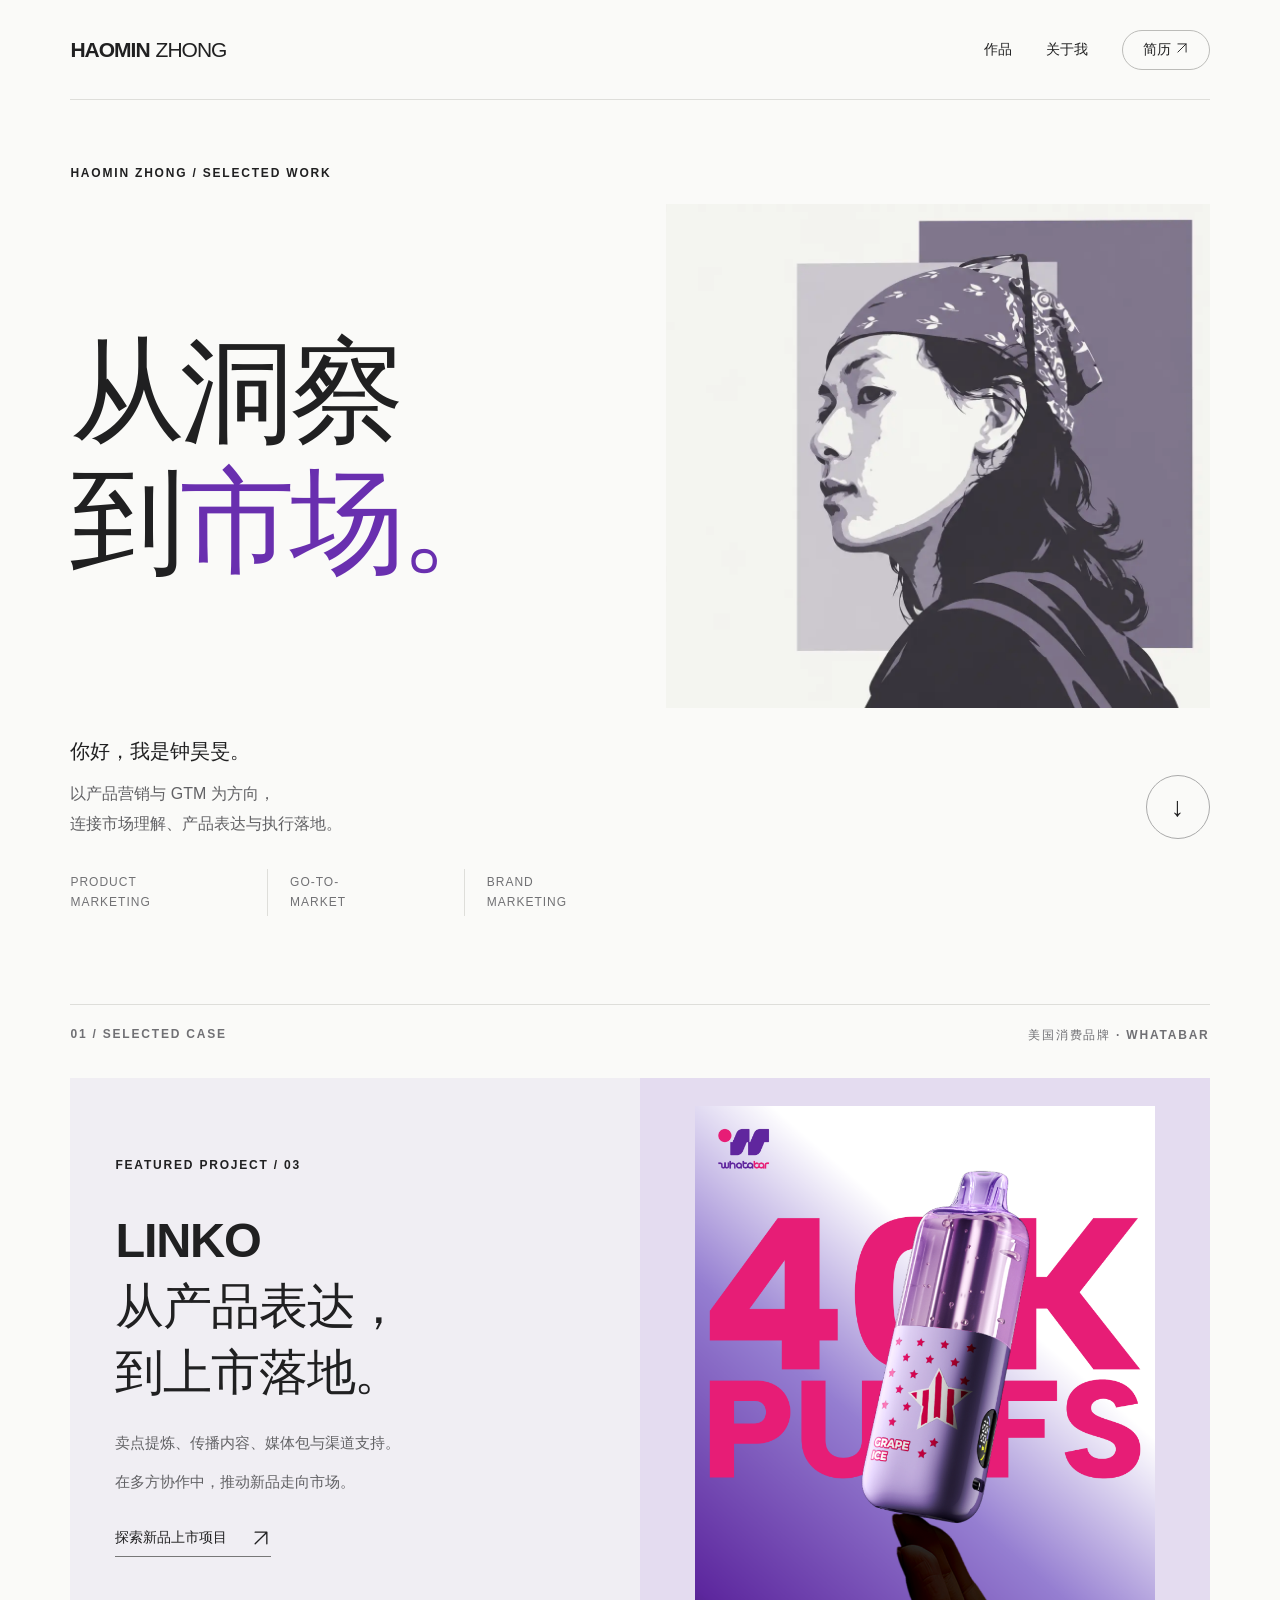
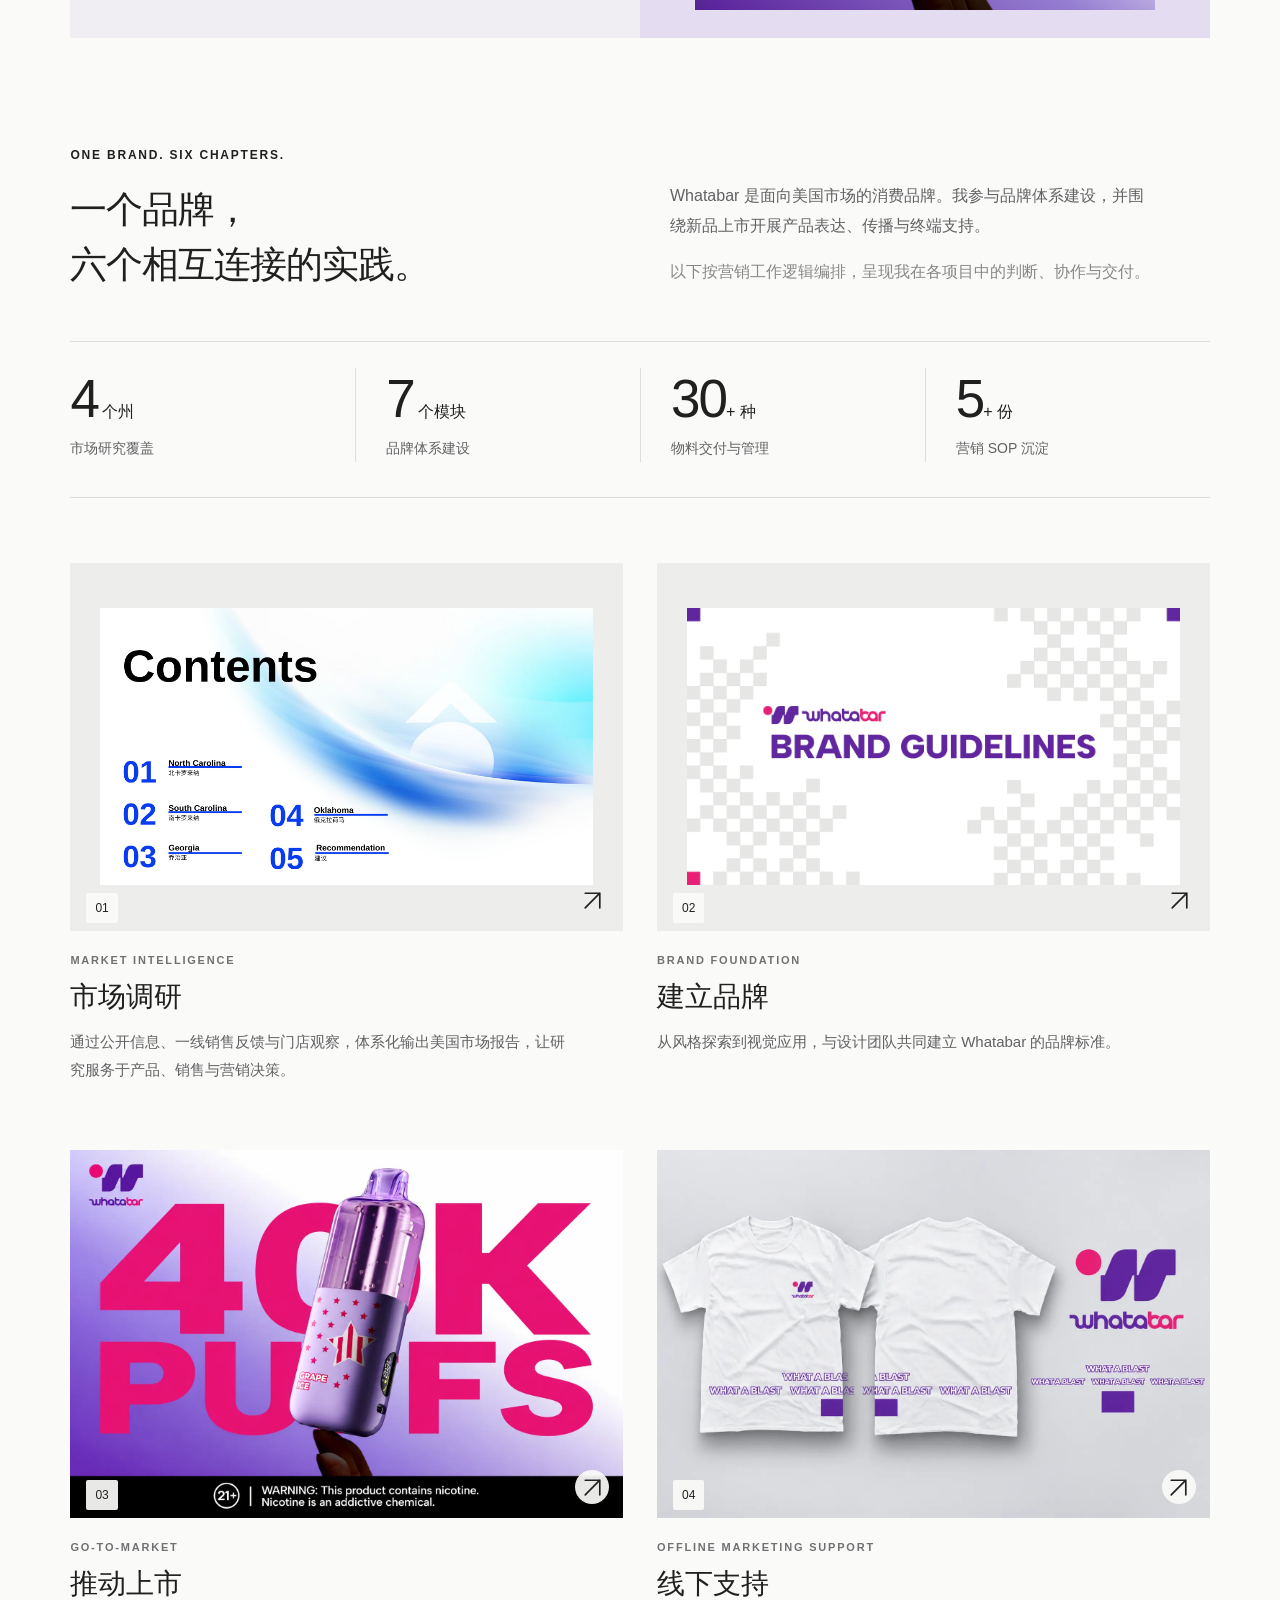
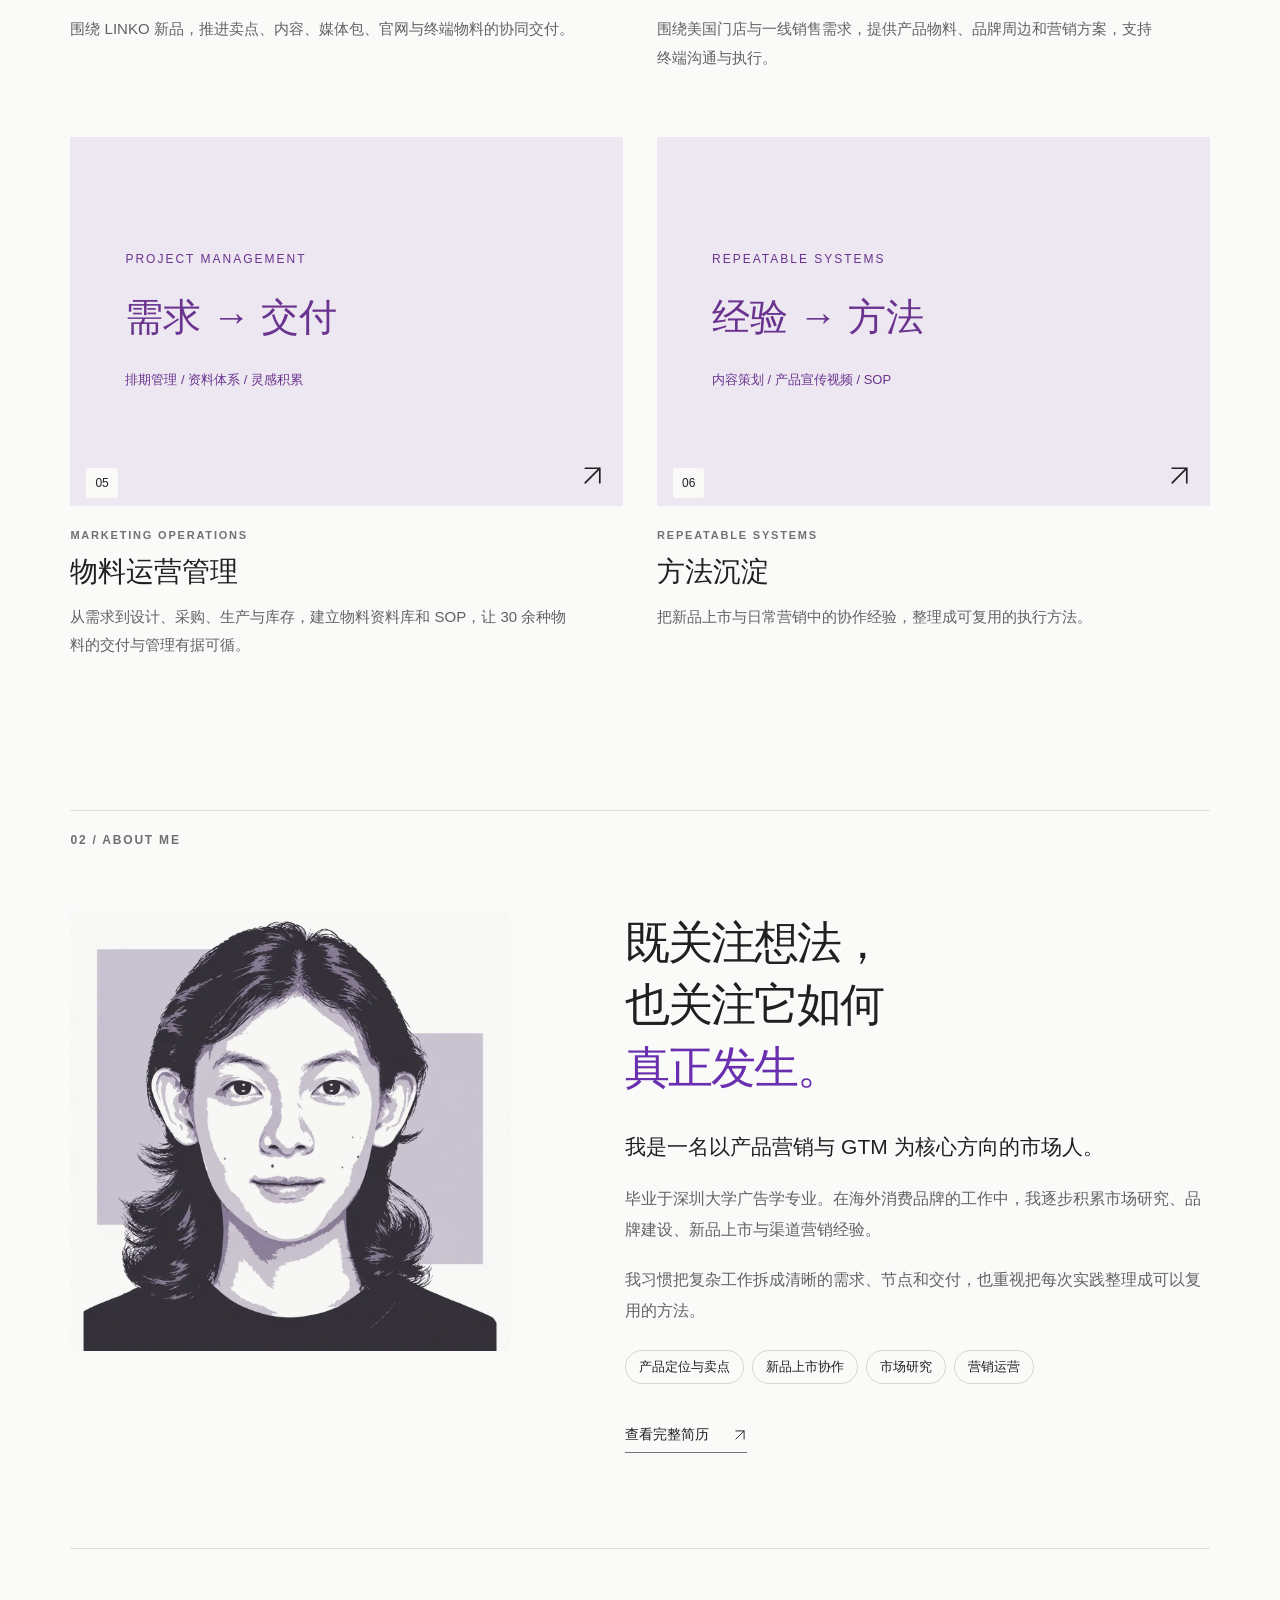
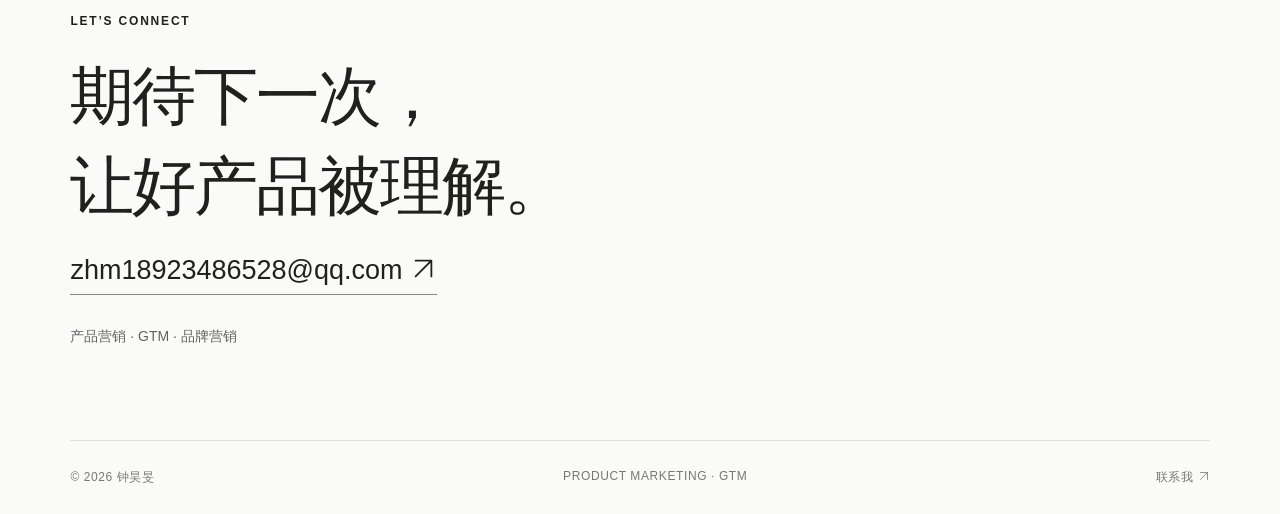
==== commit 6821e46f: "Invalidate cached homepage styles for unified chapter badges" ====
--- a/index.html
+++ b/index.html
@@ -1,4 +1,4 @@
-<!doctype html><html lang="zh-CN"><head><meta charset="UTF-8"><meta name="viewport" content="width=device-width, initial-scale=1"><meta name="description" content="钟昊旻的产品营销与 GTM 作品集。以 Whatabar 美国消费品牌为案例，呈现市场洞察、品牌建设、新品上市与营销运营经验。"><title>产品营销作品集 · 钟昊旻</title><link rel="stylesheet" href="/style.css?v=refresh4"><link rel="icon" href="data:image/svg+xml,%3Csvg xmlns=%27http://www.w3.org/2000/svg%27 viewBox=%270 0 64 64%27%3E%3Crect width=%2764%27 height=%2764%27 rx=%2716%27 fill=%27%23622baa%27/%3E%3Ctext x=%2713%27 y=%2747%27 font-size=%2743%27 fill=%27white%27%3EH%3C/text%3E%3C/svg%3E"></head><body><header><a class="wordmark" href="/">HAOMIN<span>ZHONG</span></a><nav aria-label="主导航"><a href="/#work">作品</a><a href="/#about">关于我</a><a class="nav-resume" href="/assets/resume.pdf" target="_blank" rel="noopener">简历 <svg class="ui-arrow" aria-hidden="true" viewBox="0 0 24 24" fill="none"><path d="M5 19 19 5M5 5h14v14" stroke="currentColor" stroke-width="1.6" stroke-linecap="round" stroke-linejoin="round"/></svg></a></nav></header><main><section class="hero wrap"><div class="eyebrow">HAOMIN ZHONG / SELECTED WORK</div><div class="hero-top"><h1>从洞察<br>到<span class="purple">市场。</span></h1><figure class="hero-portrait"><img src="/assets/portrait-hero-v2.webp" alt="钟昊旻的灰紫色侧面肖像" width="1536" height="1024" fetchpriority="high" decoding="async"></figure></div><div class="hero-bottom"><div><p class="intro-name">你好，我是钟昊旻。</p><p>以产品营销与 GTM 为方向，<br>连接市场理解、产品表达与执行落地。</p></div><a class="circle-link" href="#work" aria-label="查看作品">↓</a></div><div class="hero-side"><span>PRODUCT<br>MARKETING</span><span>GO-TO-<br>MARKET</span><span>BRAND<br>MARKETING</span></div></section>
+<!doctype html><html lang="zh-CN"><head><meta charset="UTF-8"><meta name="viewport" content="width=device-width, initial-scale=1"><meta name="description" content="钟昊旻的产品营销与 GTM 作品集。以 Whatabar 美国消费品牌为案例，呈现市场洞察、品牌建设、新品上市与营销运营经验。"><title>产品营销作品集 · 钟昊旻</title><link rel="stylesheet" href="/style.css?v=badges-69734358"><link rel="icon" href="data:image/svg+xml,%3Csvg xmlns=%27http://www.w3.org/2000/svg%27 viewBox=%270 0 64 64%27%3E%3Crect width=%2764%27 height=%2764%27 rx=%2716%27 fill=%27%23622baa%27/%3E%3Ctext x=%2713%27 y=%2747%27 font-size=%2743%27 fill=%27white%27%3EH%3C/text%3E%3C/svg%3E"></head><body><header><a class="wordmark" href="/">HAOMIN<span>ZHONG</span></a><nav aria-label="主导航"><a href="/#work">作品</a><a href="/#about">关于我</a><a class="nav-resume" href="/assets/resume.pdf" target="_blank" rel="noopener">简历 <svg class="ui-arrow" aria-hidden="true" viewBox="0 0 24 24" fill="none"><path d="M5 19 19 5M5 5h14v14" stroke="currentColor" stroke-width="1.6" stroke-linecap="round" stroke-linejoin="round"/></svg></a></nav></header><main><section class="hero wrap"><div class="eyebrow">HAOMIN ZHONG / SELECTED WORK</div><div class="hero-top"><h1>从洞察<br>到<span class="purple">市场。</span></h1><figure class="hero-portrait"><img src="/assets/portrait-hero-v2.webp" alt="钟昊旻的灰紫色侧面肖像" width="1536" height="1024" fetchpriority="high" decoding="async"></figure></div><div class="hero-bottom"><div><p class="intro-name">你好，我是钟昊旻。</p><p>以产品营销与 GTM 为方向，<br>连接市场理解、产品表达与执行落地。</p></div><a class="circle-link" href="#work" aria-label="查看作品">↓</a></div><div class="hero-side"><span>PRODUCT<br>MARKETING</span><span>GO-TO-<br>MARKET</span><span>BRAND<br>MARKETING</span></div></section>
 <section class="wrap work" id="work"><div class="section-label"><span>01 / SELECTED CASE</span><span>美国消费品牌 · WHAT﻿ABAR</span></div><a class="featured" href="/launch/"><div class="featured-copy"><div class="eyebrow">FEATURED PROJECT / 03</div><h2>LINKO<br>从产品表达，<br>到上市落地。</h2><div class="featured-description"><p>卖点提炼、传播内容、媒体包与渠道支持。</p><p>在多方协作中，推动新品走向市场。</p></div><span class="text-link">探索新品上市项目 <b><svg class="ui-arrow" aria-hidden="true" viewBox="0 0 24 24" fill="none"><path d="M5 19 19 5M5 5h14v14" stroke="currentColor" stroke-width="1.6" stroke-linecap="round" stroke-linejoin="round"/></svg></b></span></div><div class="featured-image"><span class="poster-crop"><img src="/assets/linko-main.png" alt="LINKO 产品上市主视觉，展示紫色产品及原始卖点设计" fetchpriority="high"></span></div></a>
 <div class="case-intro"><div><div class="eyebrow">ONE BRAND. SIX CHAPTERS.</div><h2>一个品牌，<br>六个相互连接的实践。</h2></div><div><p>Whatabar 是面向美国市场的消费品牌。我参与品牌体系建设，并围绕新品上市开展产品表达、传播与终端支持。</p><p class="muted">以下按营销工作逻辑编排，呈现我在各项目中的判断、协作与交付。</p></div></div>
 <div class="metrics"><div><strong>4<span> 个州</span></strong><p>市场研究覆盖</p></div><div><strong>7<span> 个模块</span></strong><p>品牌体系建设</p></div><div><strong>30<span>+ 种</span></strong><p>物料交付与管理</p></div><div><strong>5<span>+ 份</span></strong><p>营销 SOP 沉淀</p></div></div><div class="chapter-grid"><a class="chapter-card" href="/research/"><div class="card-image research"><img loading="lazy" src="/assets/research-0.png" alt="美国市场研究项目素材"><span class="card-number">01</span><span class="card-arrow"><svg class="ui-arrow" aria-hidden="true" viewBox="0 0 24 24" fill="none"><path d="M5 19 19 5M5 5h14v14" stroke="currentColor" stroke-width="1.6" stroke-linecap="round" stroke-linejoin="round"/></svg></span></div><div class="card-meta">MARKET INTELLIGENCE</div><h3>市场调研</h3><p>通过公开信息、一线销售反馈与门店观察，体系化输出美国市场报告，让研究服务于产品、销售与营销决策。</p></a><a class="chapter-card" href="/brand/"><div class="card-image brand"><img loading="lazy" src="/assets/brand-0.png" alt="品牌体系 / VI项目素材"><span class="card-number">02</span><span class="card-arrow"><svg class="ui-arrow" aria-hidden="true" viewBox="0 0 24 24" fill="none"><path d="M5 19 19 5M5 5h14v14" stroke="currentColor" stroke-width="1.6" stroke-linecap="round" stroke-linejoin="round"/></svg></span></div><div class="card-meta">BRAND FOUNDATION</div><h3>建立品牌</h3><p>从风格探索到视觉应用，与设计团队共同建立 Whatabar 的品牌标准。</p></a><a class="chapter-card" href="/launch/"><div class="card-image launch full-cover"><img loading="lazy" src="/assets/launch-cover-v2.webp" alt="LINKO 产品上市视觉，Logo 位于左上角" width="1536" height="1024"><span class="card-number">03</span><span class="card-arrow"><svg class="ui-arrow" aria-hidden="true" viewBox="0 0 24 24" fill="none"><path d="M5 19 19 5M5 5h14v14" stroke="currentColor" stroke-width="1.6" stroke-linecap="round" stroke-linejoin="round"/></svg></span></div><div class="card-meta">GO-TO-MARKET</div><h3>推动上市</h3><p>围绕 LINKO 新品，推进卖点、内容、媒体包、官网与终端物料的协同交付。</p></a><a class="chapter-card" href="/channel/"><div class="card-image channel full-cover"><img loading="lazy" src="/assets/channel-cover-v2.webp" alt="Whatabar 品牌周边设计展示" width="1536" height="1024"><span class="card-number">04</span><span class="card-arrow"><svg class="ui-arrow" aria-hidden="true" viewBox="0 0 24 24" fill="none"><path d="M5 19 19 5M5 5h14v14" stroke="currentColor" stroke-width="1.6" stroke-linecap="round" stroke-linejoin="round"/></svg></span></div><div class="card-meta">OFFLINE MARKETING SUPPORT</div><h3>线下支持</h3><p>围绕美国门店与一线销售需求，提供产品物料、品牌周边和营销方案，支持终端沟通与执行。</p></a><a class="chapter-card" href="/delivery/"><div class="card-image delivery"><div class="mini-system"><span>PROJECT MANAGEMENT</span><strong>需求 → 交付</strong><em>排期管理 / 资料体系 / 灵感积累</em></div><span class="card-number">05</span><span class="card-arrow"><svg class="ui-arrow" aria-hidden="true" viewBox="0 0 24 24" fill="none"><path d="M5 19 19 5M5 5h14v14" stroke="currentColor" stroke-width="1.6" stroke-linecap="round" stroke-linejoin="round"/></svg></span></div><div class="card-meta">MARKETING OPERATIONS</div><h3>物料运营管理</h3><p>从需求到设计、采购、生产与库存，建立物料资料库和 SOP，让 30 余种物料的交付与管理有据可循。</p></a><a class="chapter-card" href="/systems/"><div class="card-image systems"><div class="mini-system"><span>REPEATABLE SYSTEMS</span><strong>经验 → 方法</strong><em>内容策划 / 产品宣传视频 / SOP</em></div><span class="card-number">06</span><span class="card-arrow"><svg class="ui-arrow" aria-hidden="true" viewBox="0 0 24 24" fill="none"><path d="M5 19 19 5M5 5h14v14" stroke="currentColor" stroke-width="1.6" stroke-linecap="round" stroke-linejoin="round"/></svg></span></div><div class="card-meta">REPEATABLE SYSTEMS</div><h3>方法沉淀</h3><p>把新品上市与日常营销中的协作经验，整理成可复用的执行方法。</p></a></div></section><section class="about wrap" id="about"><div class="section-label">02 / ABOUT ME</div><div class="about-grid about-with-portrait"><figure class="about-portrait"><img src="/assets/portrait-front-v2.webp" alt="钟昊旻的个人肖像" width="1254" height="1254" loading="lazy" decoding="async"></figure><div><h2>既关注想法，<br>也关注它如何<br><span class="purple">真正发生。</span></h2><p class="large-copy">我是一名以产品营销与 GTM 为核心方向的市场人。</p><p>毕业于深圳大学广告学专业。在海外消费品牌的工作中，我逐步积累市场研究、品牌建设、新品上市与渠道营销经验。</p><p>我习惯把复杂工作拆成清晰的需求、节点和交付，也重视把每次实践整理成可以复用的方法。</p><div class="skills"><span>产品定位与卖点</span><span>新品上市协作</span><span>市场研究</span><span>营销运营</span></div><a class="text-link" href="/assets/resume.pdf" target="_blank" rel="noopener">查看完整简历 <svg class="ui-arrow" aria-hidden="true" viewBox="0 0 24 24" fill="none"><path d="M5 19 19 5M5 5h14v14" stroke="currentColor" stroke-width="1.6" stroke-linecap="round" stroke-linejoin="round"/></svg></a></div></div></section><section class="contact wrap"><div class="eyebrow">LET’S CONNECT</div><h2>期待下一次，<br>让好产品被理解。</h2><a href="mailto:zhm18923486528@qq.com">zhm18923486528@qq.com <svg class="ui-arrow" aria-hidden="true" viewBox="0 0 24 24" fill="none"><path d="M5 19 19 5M5 5h14v14" stroke="currentColor" stroke-width="1.6" stroke-linecap="round" stroke-linejoin="round"/></svg></a><p>产品营销 · GTM · 品牌营销</p></section></main><footer><span>© 2026 钟昊旻</span><span>PRODUCT MARKETING · GTM</span><a href="mailto:zhm18923486528@qq.com">联系我 <svg class="ui-arrow" aria-hidden="true" viewBox="0 0 24 24" fill="none"><path d="M5 19 19 5M5 5h14v14" stroke="currentColor" stroke-width="1.6" stroke-linecap="round" stroke-linejoin="round"/></svg></a></footer><dialog id="image-viewer" aria-label="作品图片预览"><button type="button" class="viewer-close" aria-label="关闭图片">关闭 ×</button><div class="viewer-stage"></div><p class="viewer-caption"></p></dialog><script src="/script.js?v=refresh4"></script></body></html>
--- a/style.css
+++ b/style.css
@@ -176,3 +176,6 @@
  html{scroll-behavior:auto}*,*::before,*::after{animation:none!important;transition:none!important}
  .chapter-card:hover,.chapter-card:active,a:hover .ui-arrow,button:active{transform:none!important}
 }
+
+/* Consistent chapter badges, desktop and mobile. */
+.chapter-card .card-image .card-number{position:absolute;top:auto;bottom:8px;left:16px;z-index:1;background:rgba(250,250,248,.93);color:var(--ink);padding:6px 9px;border-radius:2px;font-size:12px;font-weight:500;line-height:1.5;letter-spacing:0}
